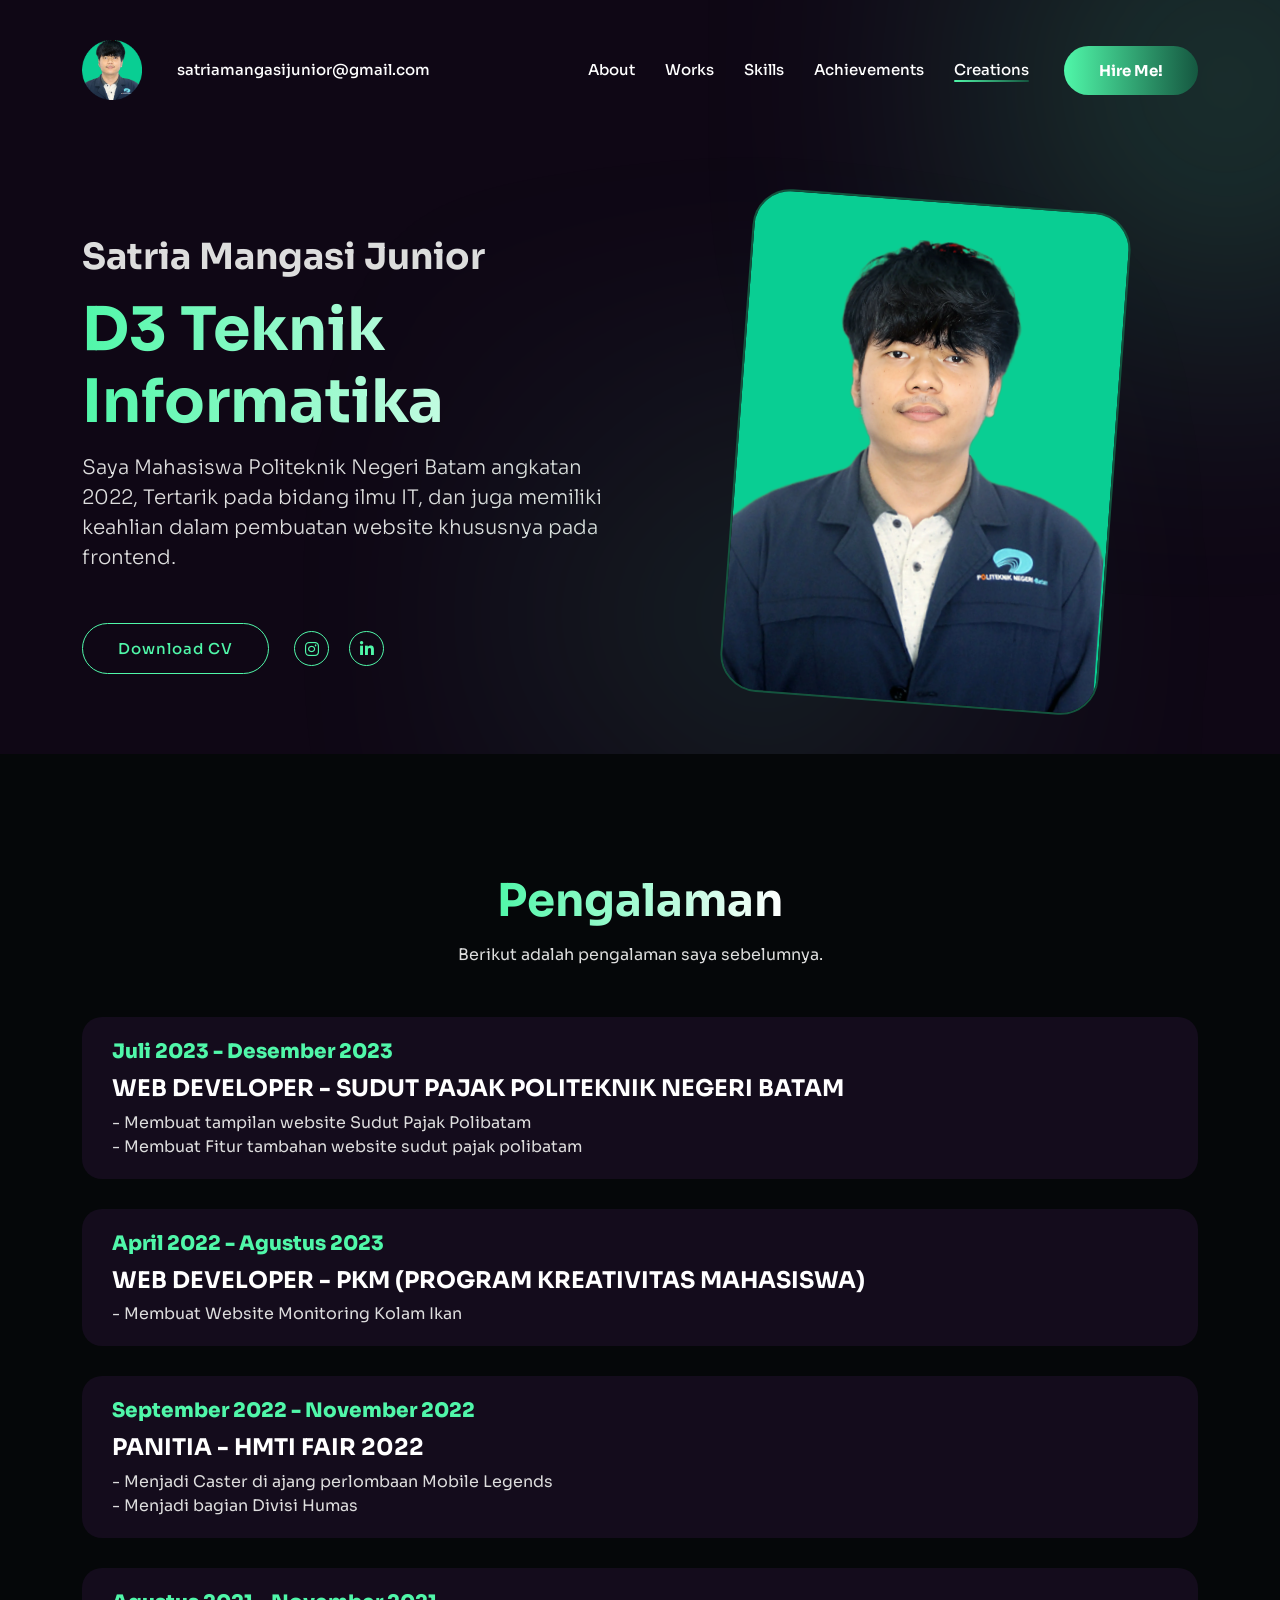
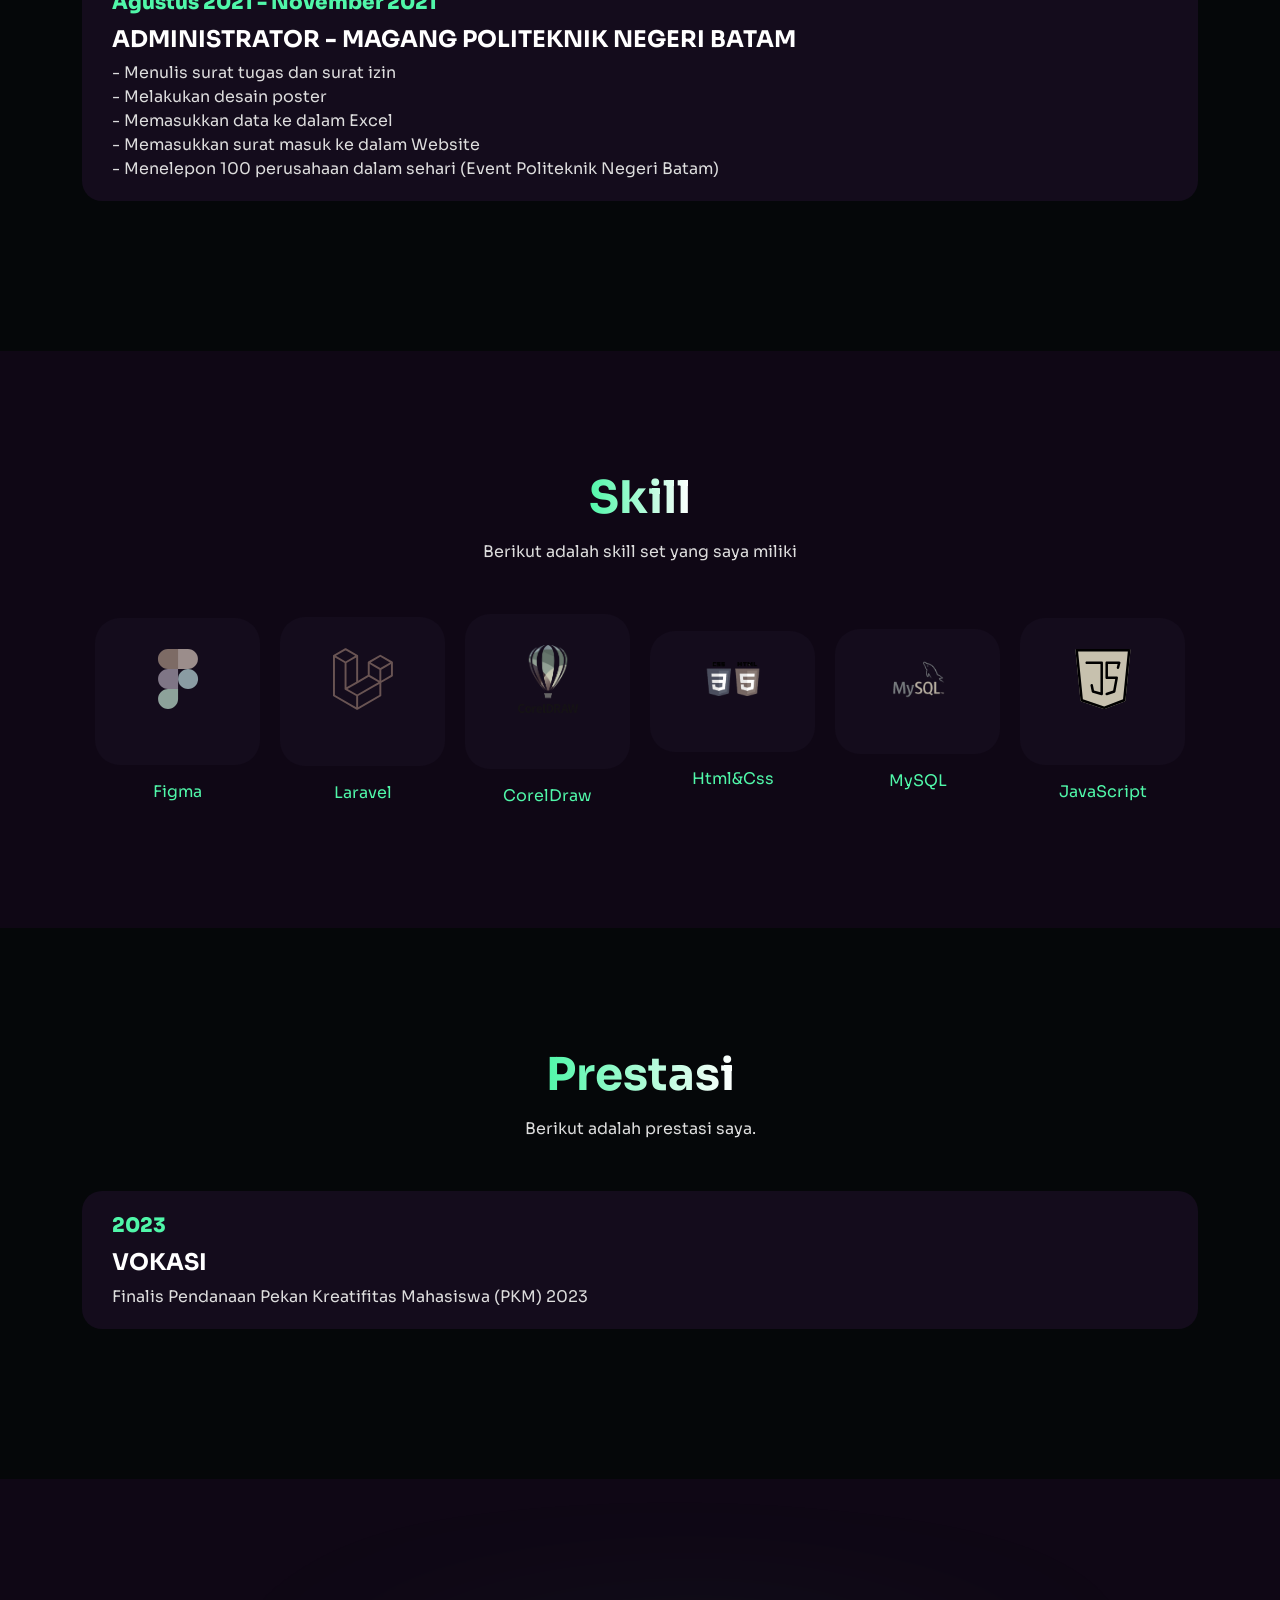
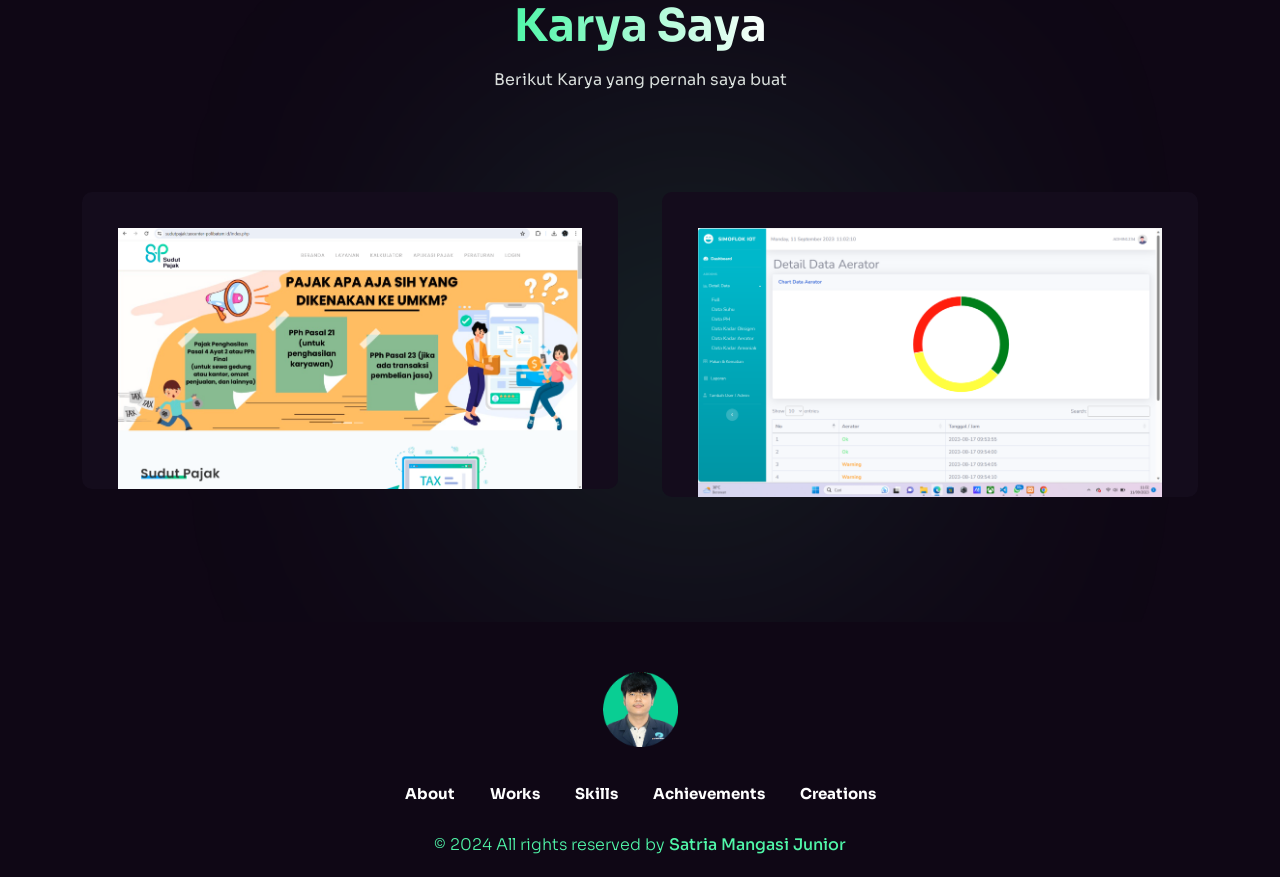
==== index.html @ d3031d50 "add file" ====
<!DOCTYPE html>
<html class="no-js" lang="en">
<head>
    <meta charset="utf-8" />
    <meta http-equiv="x-ua-compatible" content="ie=edge" />
    <meta name="viewport" content="width=device-width, initial-scale=1" />
    <meta name="description" content="Portofolio Satria" />
    <meta name="theme-color" content="#8750F7">

    <!-- Site Title -->
    <title>Satria Mangasi Junior</title>

    <!-- Place favicon.ico in the root directory -->
    <link rel="apple-touch-icon" href="./assets/img/favicon3.png" />
    <link rel="shortcut icon" type="image/png" href="./assets/img/favicon3.png" />

    <!-- CSS here -->
    <link rel="stylesheet" href="assets/css/animate.min.css">
    <link rel="stylesheet" href="assets/css/bootstrap.min.css">
    <link rel="stylesheet" href="assets/css/font-awesome-pro.min.css">
    <link rel="stylesheet" href="assets/css/flaticon_gerold.css">
    <link rel="stylesheet" href="assets/css/nice-select.css">
    <link rel="stylesheet" href="assets/css/backToTop.css">
    <link rel="stylesheet" href="assets/css/owl.carousel.min.css">
    <link rel="stylesheet" href="assets/css/odometer-theme-default.css">
    <link rel="stylesheet" href="assets/css/magnific-popup.css">

    <link rel="stylesheet" href="assets/css/main.css">
    <link rel="stylesheet" href="assets/css/responsive.css">

</head>

<body>



    <!-- start: Back To Top -->
    <div class="progress-wrap" id="scrollUp">
        <svg class="progress-circle svg-content" width="100%" height="100%" viewBox="-1 -1 102 102">
            <path d="M50,1 a49,49 0 0,1 0,98 a49,49 0 0,1 0,-98" />
        </svg>
    </div>
    <!-- end: Back To Top -->

    <!-- HEADER START -->
    <header class="tj-header-area header-absolute">
        <div class="container">
            <div class="row">
                <div class="col-12 d-flex flex-wrap align-items-center">

                    <div class="logo-box">
                        <a href="index.html">
                            <img src="assets/img/logo/logo7.png" alt="">
                        </a>
                    </div>

                    <div class="header-info-list d-none d-md-inline-block">
                        <ul class="ul-reset">
                            <li><a href="mailto:satriamangasijunior@gmail.com">satriamangasijunior@gmail.com</a></li>
                        </ul>
                    </div>

                    <div class="header-menu">
                        <nav>
                            <ul>
                                <li><a href="#intro">About</a></li>
                                <li><a href="#pengalaman-kerja">Works</a></li>
                                <li><a href="#skill">Skills</a></li>
                                <li><a href="#prestasi">Achievements</a></li>
                                
                                <li><a href="#karya-saya">Creations</a></li>
                            </ul>
                        </nav>
                    </div>

                    <div class="header-button">
                        <a href="https://wa.me/+6281267930086" class="btn tj-btn-primary">Hire me!</a>
                    </div>

                    <div class="menu-bar d-lg-none">
                        <button>
                            <span></span>
                            <span></span>
                            <span></span>
                            <span></span>
                        </button>
                    </div>
                </div>
            </div>
        </div>
    </header>
    <header class="tj-header-area header-2 header-sticky sticky-out">
        <div class="container">
            <div class="row">
                <div class="col-12 d-flex flex-wrap align-items-center">

                    <div class="logo-box">
                        <a href="index.html">
                            <img src="" alt="">
                        </a>
                    </div>

                    <div class="header-info-list d-none d-md-inline-block">
                        <ul class="ul-reset">
                            <li><a href="mailto:satriamangasijunior@gmail.com">satriamangasjunior@gmail.com</a></li>
                        </ul>
                    </div>

                    <div class="header-menu">
                        <nav>
                            <ul>
                                <li><a href="#intro">About</a></li>
                                <li><a href="#pengalaman-kerja">Works</a></li>
                                <li><a href="#skill">Skills</a></li>
                                <li><a href="#prestasi">Achievements</a></li>
                                
                                <li><a href="#karya-saya">Creations</a></li>
                            </ul>
                        </nav>
                    </div>

                    <div class="header-button">
                        <a href="https://wa.me/+" class="btn tj-btn-primary">Hire me!</a>
                    </div>

                    <div class="menu-bar d-lg-none">
                        <button>
                            <span></span>
                            <span></span>
                            <span></span>
                            <span></span>
                        </button>
                    </div>
                </div>
            </div>
        </div>
    </header>
    <!-- HEADER END -->

    <main class="site-content" id="content">
        <!-- HERO SECTION START -->
        <section class="hero-section d-flex align-items-center" id="intro">
            <div class="intro_text">
                <svg viewBox="0 0 1320 300">
                    <text x="50%" Y="50%" text-anchor="middle">
                        
                    </text>
                </svg>
            </div>
            <div class="container">
                <div class="row align-items-center">
                    <div class="col-md-6">
                        <div class="hero-content-box">
                            <span class="hero-sub-title wow fadeInLeft" data-wow-delay="1.1s">Satria Mangasi Junior</span>
                            <h1 class="hero-title wow fadeInLeft" data-wow-delay="1.2s">D3 Teknik Informatika
                            </h1>

                            <div class="hero-image-box d-md-none text-center wow fadeInRight" data-wow-delay="1.3s">
                                <img src="assets/img/hero/me7.png" alt="">
                            </div>

                            <p class="lead wow fadeInLeft" data-wow-delay="1.4s">Saya Mahasiswa Politeknik Negeri Batam angkatan 2022, 
                                Tertarik pada bidang ilmu IT, dan juga memiliki keahlian dalam pembuatan website khususnya pada frontend.</p>
                            <div class="button-box d-flex flex-wrap align-items-center">
                                <a href="https://drive.google.com/drive/folders/1WA9CM-Y_M-D5Z3_1FxEmndVGthiCmqm8?usp=sharing" class="btn tj-btn-secondary wow fadeInLeft" data-wow-delay="1.5s">Download
                                    CV</a>
                                <ul class="ul-reset social-icons wow fadeInLeft" data-wow-delay="1.6s">
                                    <li><a href="https://www.instagram.com/satria_junior10"><i class="fa-brands fa-instagram"></i></a></li>
                                    <!-- <li><a href="#"><i class="fa-light fa-basketball"></i></a></li> -->
                                    <li><a href="https://www.linkedin.com/in/satria-mangasi-junior-861985268/"><i class="fa-brands fa-linkedin-in"></i></a></li>
                                    
                                </ul>
                            </div>
                        </div>
                    </div>
                    <div class="col-md-6 d-none d-md-block">
                        <div class="hero-image-box text-center wow fadeInRight" data-wow-delay="1.5s">
                            <img src="assets/img/hero/me7.png" alt="">
                        </div>
                    </div>
                </div>
            </div>
        </section>
        <!-- HERO SECTION END -->

       
        <!-- SERVICES SECTION START -->
        <section class="services-section" id="pengalaman-kerja">
            <div class="container">
                <div class="row">
                    <div class="col-md-12">
                        <div class="section-header text-center">
                            <h2 class="section-title wow fadeInUp" data-wow-delay=".3s">Pengalaman </h2>
                            <p class=" wow fadeInUp" data-wow-delay=".4s">Berikut adalah pengalaman saya sebelumnya.</p>
                        </div>
                    </div>
                </div>

                <div class="row">
                    <div class="resume-widget">
                        <div class="resume-item col-md-12 wow fadeInLeft" data-wow-delay=".4s">
                            <div class="time">
                               Juli 2023 - Desember 2023
                            </div>
                            <h3 class="resume-title">Web Developer - Sudut Pajak Politeknik Negeri Batam</h3>
                            <div class="institute">
                                - Membuat tampilan website Sudut Pajak Polibatam<br>
                                - Membuat Fitur tambahan website sudut pajak polibatam
                            </div>
                        </div>
                        <div class="resume-item col-md-12 wow fadeInLeft" data-wow-delay=".5s">
                            <div class="time">
                                April 2022 - Agustus 2023
                            </div>
                            <h3 class="resume-title">Web Developer - PKM (Program kreativitas Mahasiswa)</h3>
                            <div class="institute">
                                - Membuat Website Monitoring Kolam Ikan<br>
                                
                            </div>
                        </div>
                        <div class="resume-item col-md-12 wow fadeInLeft" data-wow-delay=".6s">
                            <div class="time">
                                September 2022 - November 2022
                            </div>
                            <h3 class="resume-title">Panitia - HMTI FAIR 2022</h3>
                            <div class="institute">
                                - Menjadi Caster di ajang perlombaan Mobile Legends<br>
                                - Menjadi bagian Divisi Humas
                            </div>
                        </div>
                        <div class="resume-item col-md-12 wow fadeInLeft" data-wow-delay=".6s">
                            <div class="time">
                                Agustus 2021 - November 2021
                            </div>
                            <h3 class="resume-title">Administrator - Magang Politeknik Negeri Batam</h3>
                            <div class="institute">
                                - Menulis surat tugas dan surat izin<br>
                                - Melakukan desain poster<br>
                                - Memasukkan data ke dalam Excel<br>
                                - Memasukkan surat masuk ke dalam Website<br>
                                - Menelepon 100 perusahaan dalam sehari (Event Politeknik Negeri Batam)
                            </div>
                       
                    </div>
                    
                
            </div>
                
            </div>
        </section>
        <!-- SERVICES SECTION END -->

        <!-- SKILLS SECTION START -->
        <section class="skills-section" id="skill">
            <div class="container">
                <div class="row">
                    <div class="col-md-12">
                        <div class="section-header text-center">
                            <h2 class="section-title wow fadeInUp" data-wow-delay=".3s">Skill</h2>
                            <p class=" wow fadeInUp" data-wow-delay=".4s">Berikut adalah skill set yang saya miliki</p>
                        </div>
                    </div>
                </div>

                <div class="row">
                    <div class="col-md-12">
                        <div class="skills-widget d-flex flex-wrap justify-content-center align-items-center">
                            <div class="skill-item wow fadeInUp" data-wow-delay=".3s">
                                <div class="skill-inner">
                                    <div class="icon-box">
                                        <img src="assets/img/icons/figma.svg" alt="">
                                    </div>
                                    <!-- <div class="number">92%</div> -->
                                </div>
                                <p>Figma</p>
                            </div>
                            <div class="skill-item wow fadeInUp" data-wow-delay=".4s">
                                <div class="skill-inner">
                                    <div class="icon-box">
                                        <img src="assets/img/icons/laravel.svg" alt="">
                                    </div>
                                    <!-- <div class="number">80%</div> -->
                                </div>
                                <p>Laravel</p>
                            </div>
                            <div class="skill-item wow fadeInUp" data-wow-delay=".5s">
                                <div class="skill-inner">
                                    <div class="icon-box">
                                        <img src="assets/img/icons/coreldraw3.png" alt="">
                                    </div>
                                    <!-- <div class="number">85%</div> -->
                                </div>
                                <p>CorelDraw</p>
                            </div>
                            <div class="skill-item wow fadeInUp" data-wow-delay=".6s">
                                <div class="skill-inner">
                                    <div class="icon-box">
                                        <img src="assets/img/icons/html css.png" alt="">
                                    </div>
                                    <!-- <div class="number">99%</div> -->
                                </div>
                                <p>Html&Css</p>
                            </div>
                            <div class="skill-item wow fadeInUp" data-wow-delay=".7s">
                                <div class="skill-inner">
                                    <div class="icon-box">
                                        <img src="assets/img/icons/MySQL-Logo.png" alt="">
                                    </div>
                                    <!-- <div class="number">89%</div> -->
                                </div>
                                <p>MySQL</p>
                            </div>
                            <div class="skill-item wow fadeInUp" data-wow-delay=".8s">
                                <div class="skill-inner">
                                    <div class="icon-box">
                                        <img src="assets/img/icons/js.svg" alt="">
                                    </div>
                                    <!-- <div class="number">93%</div> -->
                                </div>
                                <p>JavaScript</p>
                            </div>
                        </div>
                    </div>
                </div>
            </div>
        </section>
        <!-- SKILLS SECTION END -->

         <!-- SERVICES SECTION START -->
         <section class="services-section" id="prestasi">
            <div class="container">
                <div class="row">
                    <div class="col-md-12">
                        <div class="section-header text-center">
                            <h2 class="section-title wow fadeInUp" data-wow-delay=".3s">Prestasi</h2>
                            <p class=" wow fadeInUp" data-wow-delay=".4s">Berikut adalah prestasi saya.</p>
                        </div>
                    </div>
                </div>

                <div class="row">
                    <div class="resume-widget">
                        
                        <div class="resume-item col-md-12 wow fadeInLeft" data-wow-delay=".5s">
                            <div class="time">
                                2023
                            </div>
                            <h3 class="resume-title">VOKASI</h3>
                            <div class="institute">
                               Finalis Pendanaan Pekan Kreatifitas Mahasiswa (PKM) 2023
                            </div>
                        </div>
                       
                    </div>
                
            </div>
                
            </div>
        </section>
        <!-- SERVICES SECTION END -->


        <!-- PORTFOLIO SECTION START -->
        <section class="portfolio-section" id="karya-saya">
            <div class="container">
                <div class="row">
                    <div class="col-md-12">
                        <div class="section-header text-center">
                            <h2 class="section-title wow fadeInUp" data-wow-delay=".3s">Karya Saya</h2>
                            <p class=" wow fadeInUp" data-wow-delay=".4s">Berikut Karya yang pernah saya buat
                               </p>
                        </div>
                    </div>
                </div>

                <div class="row">
                    <div class="col-md-12">
                        <div class="portfolio-box wow fadeInUp" data-wow-delay=".6s">
                            <div class="portfolio-sizer"></div>
                            <div class="gutter-sizer"></div>
                            <div class="portfolio-item branding">
                                <div class="image-box">
                                    <img src="assets/img/portfolio-gallery/sudut pajak s1.png" alt="Sudut Pajak">
                                </div>
                                <div class="content-box">
                                    <h3 class="portfolio-title">Sudut Pajak</h3>
                                   
                                    <i class="flaticon-up-right-arrow"></i>
                                    <a href="https://sudutpajak.taxcenter-polibatam.id/" class="portfolio-button">Kunjungi Sudut Pajak</a>
                                </div>
                            </div>
                            <div class="portfolio-item uxui">
                                <div class="image-box">
                                    <img src="assets/img/portfolio-gallery/SIMOFLOK@.png" alt="">
                                </div>
                                <div class="content-box">
                                    <h3 class="portfolio-title">SimoflokIOT</h3>
                                    <p>PKM (Program Kreativitas Mahasiswa).</p>
                                    <i class="flaticon-up-right-arrow"></i>
                                    <button data-mfp-src="#portfolio-wrapper" class="portfolio-link modal-popup"></button>
                                </div>
                            </div>
                        </div>
                    </div>
                </div>
                
                
            </div>
        </section>
       
       

        

       
    </main>

    <!-- FOOTER AREA START -->
    <footer class="tj-footer-area">
        <div class="container">
            <div class="row">
                <div class="col-md-12 text-center">
                    <div class="footer-logo-box">
                        <a href="#"><img src="assets/img/logo/logo7.png" alt=""></a>
                    </div>
                    <div class="footer-menu">
                        <nav>
                            <ul>
                                <li><a href="#intro">About</a></li>
                                <li><a href="#pengalaman-kerja">Works</a></li>
                                <li><a href="#skill">Skills</a></li>
                                <li><a href="#prestasi">Achievements</a></li>
                                <li><a href="#karya-saya">Creations</a></li>
                            </ul>
                        </nav>
                    </div>
                    <div class="copy-text">
                        <p>&copy; 2024 All rights reserved by <a href="#" target="_blank">Satria Mangasi Junior</a></p>
                    </div>
                </div>
            </div>
        </div>
    </footer>
    <!-- FOOTER AREA END -->


    <!-- CSS here -->
    <script src="assets/js/jquery.min.js"></script>
    <script src="assets/js/bootstrap.bundle.min.js"></script>
    <script src="assets/js/nice-select.min.js"></script>
    <script src="assets/js/backToTop.js"></script>
    <script src="assets/js/smooth-scroll.js"></script>
    <script src="assets/js/appear.min.js"></script>
    <script src="assets/js/wow.min.js"></script>
    <script src="assets/js/gsap.min.js"></script>
    <script src="assets/js/one-page-nav.js"></script>
    <script src="assets/js/lightcase.js"></script>
    <script src="assets/js/owl.carousel.min.js"></script>
    <script src="assets/js/isotope.pkgd.min.js"></script>
    <script src="assets/js/odometer.min.js"></script>
    <script src="assets/js/magnific-popup.js"></script>

    <script src="assets/js/main.js"></script>
</body>

</html>
---- assets/css/flaticon_gerold.css ----
/*!
*    ______ _       _   _
*    |  ____| |     | | (_)
*    | |__  | | __ _| |_ _  ___ ___  _ __
*    |  __| | |/ _` | __| |/ __/ _ \| '_ \
*    | |    | | (_| | |_| | (_| (_) | | | |
*    |_|    |_|\__,_|\__|_|\___\___/|_| |_|
*
*         https://www.flaticon.com
*/

@font-face {
	font-family: "flaticon_gerold";
	src: url("../fonts/flaticon_gerold.woff2?5df17bbe8cd19f777619d1e48053f6e5")
			format("woff2"),
		url("../fonts/flaticon_gerold.woff?5df17bbe8cd19f777619d1e48053f6e5")
			format("woff"),
		url("../fonts/flaticon_gerold.eot?5df17bbe8cd19f777619d1e48053f6e5#iefix")
			format("embedded-opentype"),
		url("../fonts/flaticon_gerold.ttf?5df17bbe8cd19f777619d1e48053f6e5")
			format("truetype"),
		url("../fonts/flaticon_gerold.svg?5df17bbe8cd19f777619d1e48053f6e5#flaticon_gerold")
			format("svg");
}

i[class^="flaticon-"]:before,
i[class*=" flaticon-"]:before {
	font-family: flaticon_gerold !important;
	font-style: normal;
	font-weight: normal !important;
	font-variant: normal;
	text-transform: none;
	line-height: 1;
	-webkit-font-smoothing: antialiased;
	-moz-osx-font-smoothing: grayscale;
}

.flaticon-up-right-arrow:before {
	content: "\f101";
}
.flaticon-clock:before {
	content: "\f102";
}
.flaticon-calendar:before {
	content: "\f103";
}
.flaticon-phone-call:before {
	content: "\f104";
}
.flaticon-mail-inbox-app:before {
	content: "\f105";
}
.flaticon-location:before {
	content: "\f106";
}
.flaticon-management-service:before {
	content: "\f107";
}
.flaticon-home-button:before {
	content: "\f108";
}
.flaticon-suitcase:before {
	content: "\f109";
}
.flaticon-resume:before {
	content: "\f10a";
}
.flaticon-skill-development:before {
	content: "\f10b";
}
.flaticon-rating:before {
	content: "\f10c";
}
.flaticon-communicate:before {
	content: "\f10d";
}
.flaticon-design:before {
	content: "\f10e";
}
.flaticon-3d-movie:before {
	content: "\f10f";
}
.flaticon-ux-design:before {
	content: "\f110";
}
.flaticon-web-design:before {
	content: "\f111";
}
.flaticon-ui-design:before {
	content: "\f112";
}
.flaticon-seo:before {
	content: "\f113";
}
---- assets/css/nice-select.css ----
.nice-select {
  -webkit-tap-highlight-color: transparent;
  background-color: #fff;
  border-radius: 5px;
  border: solid 1px #e8e8e8;
  box-sizing: border-box;
  clear: both;
  cursor: pointer;
  display: block;
  float: left;
  font-family: inherit;
  font-size: 14px;
  font-weight: normal;
  height: 42px;
  line-height: 40px;
  outline: none;
  padding-left: 18px;
  padding-right: 30px;
  position: relative;
  text-align: left !important;
  -webkit-transition: all 0.2s ease-in-out;
  transition: all 0.2s ease-in-out;
  -webkit-user-select: none;
     -moz-user-select: none;
      -ms-user-select: none;
          user-select: none;
  white-space: nowrap;
  width: auto; }
  .nice-select:hover {
    border-color: #dbdbdb; }
  .nice-select:active, .nice-select.open, .nice-select:focus {
    border-color: #999; }
  .nice-select:after {
    border-bottom: 2px solid #999;
    border-right: 2px solid #999;
    content: '';
    display: block;
    height: 5px;
    margin-top: -4px;
    pointer-events: none;
    position: absolute;
    right: 12px;
    top: 50%;
    -webkit-transform-origin: 66% 66%;
        -ms-transform-origin: 66% 66%;
            transform-origin: 66% 66%;
    -webkit-transform: rotate(45deg);
        -ms-transform: rotate(45deg);
            transform: rotate(45deg);
    -webkit-transition: all 0.15s ease-in-out;
    transition: all 0.15s ease-in-out;
    width: 5px; }
  .nice-select.open:after {
    -webkit-transform: rotate(-135deg);
        -ms-transform: rotate(-135deg);
            transform: rotate(-135deg); }
  .nice-select.open .list {
    opacity: 1;
    pointer-events: auto;
    -webkit-transform: scale(1) translateY(0);
        -ms-transform: scale(1) translateY(0);
            transform: scale(1) translateY(0); }
  .nice-select.disabled {
    border-color: #ededed;
    color: #999;
    pointer-events: none; }
    .nice-select.disabled:after {
      border-color: #cccccc; }
  .nice-select.wide {
    width: 100%; }
    .nice-select.wide .list {
      left: 0 !important;
      right: 0 !important; }
  .nice-select.right {
    float: right; }
    .nice-select.right .list {
      left: auto;
      right: 0; }
  .nice-select.small {
    font-size: 12px;
    height: 36px;
    line-height: 34px; }
    .nice-select.small:after {
      height: 4px;
      width: 4px; }
    .nice-select.small .option {
      line-height: 34px;
      min-height: 34px; }
  .nice-select .list {
    background-color: #fff;
    border-radius: 5px;
    box-shadow: 0 0 0 1px rgba(68, 68, 68, 0.11);
    box-sizing: border-box;
    margin-top: 4px;
    opacity: 0;
    overflow: hidden;
    padding: 0;
    pointer-events: none;
    position: absolute;
    top: 100%;
    left: 0;
    -webkit-transform-origin: 50% 0;
        -ms-transform-origin: 50% 0;
            transform-origin: 50% 0;
    -webkit-transform: scale(0.75) translateY(-21px);
        -ms-transform: scale(0.75) translateY(-21px);
            transform: scale(0.75) translateY(-21px);
    -webkit-transition: all 0.2s cubic-bezier(0.5, 0, 0, 1.25), opacity 0.15s ease-out;
    transition: all 0.2s cubic-bezier(0.5, 0, 0, 1.25), opacity 0.15s ease-out;
    z-index: 9; }
    .nice-select .list:hover .option:not(:hover) {
      background-color: transparent !important; }
  .nice-select .option {
    cursor: pointer;
    font-weight: 400;
    line-height: 40px;
    list-style: none;
    min-height: 40px;
    outline: none;
    padding-left: 18px;
    padding-right: 29px;
    text-align: left;
    -webkit-transition: all 0.2s;
    transition: all 0.2s; }
    .nice-select .option:hover, .nice-select .option.focus, .nice-select .option.selected.focus {
      background-color: #f6f6f6; }
    .nice-select .option.selected {
      font-weight: bold; }
    .nice-select .option.disabled {
      background-color: transparent;
      color: #999;
      cursor: default; }

.no-csspointerevents .nice-select .list {
  display: none; }

.no-csspointerevents .nice-select.open .list {
  display: block; }
---- assets/css/backToTop.css ----
.progress-wrap {
	position: fixed;
	right: 50px;
	bottom: 50px;
	height: 46px;
	width: 46px;
	cursor: pointer;
	display: block;
	border-radius: 50px;
	box-shadow: inset 0 0 0 2px rgba(255, 255, 255, 0.5);
	z-index: 99;
	opacity: 0;
	visibility: hidden;
	transform: translateY(15px);
	-webkit-transition: all 200ms linear;
	transition: all 200ms linear;
}

.progress-wrap.active-progress {
	opacity: 1;
	visibility: visible;
	transform: translateY(0);
}

.progress-wrap::after {
	position: absolute;
	content: "\f176";
	font-family: "Font Awesome 5 Pro";
	text-align: center;
	line-height: 46px;
	font-size: 20px;
	color: var(--tj-theme-primary);
	left: 0;
	top: 0;
	height: 46px;
	width: 46px;
	cursor: pointer;
	display: block;
	z-index: 1;
	-webkit-transition: all 200ms linear;
	transition: all 200ms linear;
}

.progress-wrap svg path {
	fill: none;
}

.progress-wrap svg.progress-circle path {
	stroke: var(--tj-theme-primary);
	stroke-width: 4;
	box-sizing: border-box;
	-webkit-transition: all 200ms linear;
	transition: all 200ms linear;
}
---- assets/css/odometer-theme-default.css ----
.odometer.odometer-auto-theme, .odometer.odometer-theme-default {
  display: -moz-inline-box;
  -moz-box-orient: vertical;
  display: inline-block;
  vertical-align: middle;
  *vertical-align: auto;
  position: relative;
}
.odometer.odometer-auto-theme, .odometer.odometer-theme-default {
  *display: inline;
}
.odometer.odometer-auto-theme .odometer-digit, .odometer.odometer-theme-default .odometer-digit {
  display: -moz-inline-box;
  -moz-box-orient: vertical;
  display: inline-block;
  vertical-align: middle;
  *vertical-align: auto;
  position: relative;
}
.odometer.odometer-auto-theme .odometer-digit, .odometer.odometer-theme-default .odometer-digit {
  *display: inline;
}
.odometer.odometer-auto-theme .odometer-digit .odometer-digit-spacer, .odometer.odometer-theme-default .odometer-digit .odometer-digit-spacer {
  display: -moz-inline-box;
  -moz-box-orient: vertical;
  display: inline-block;
  vertical-align: middle;
  *vertical-align: auto;
  visibility: hidden;
}
.odometer.odometer-auto-theme .odometer-digit .odometer-digit-spacer, .odometer.odometer-theme-default .odometer-digit .odometer-digit-spacer {
  *display: inline;
}
.odometer.odometer-auto-theme .odometer-digit .odometer-digit-inner, .odometer.odometer-theme-default .odometer-digit .odometer-digit-inner {
  text-align: left;
  display: block;
  position: absolute;
  top: 0;
  left: 0;
  right: 0;
  bottom: 0;
  overflow: hidden;
}
.odometer.odometer-auto-theme .odometer-digit .odometer-ribbon, .odometer.odometer-theme-default .odometer-digit .odometer-ribbon {
  display: block;
}
.odometer.odometer-auto-theme .odometer-digit .odometer-ribbon-inner, .odometer.odometer-theme-default .odometer-digit .odometer-ribbon-inner {
  display: block;
  -webkit-backface-visibility: hidden;
}
.odometer.odometer-auto-theme .odometer-digit .odometer-value, .odometer.odometer-theme-default .odometer-digit .odometer-value {
  display: block;
  -webkit-transform: translateZ(0);
}
.odometer.odometer-auto-theme .odometer-digit .odometer-value.odometer-last-value, .odometer.odometer-theme-default .odometer-digit .odometer-value.odometer-last-value {
  position: absolute;
}
.odometer.odometer-auto-theme.odometer-animating-up .odometer-ribbon-inner, .odometer.odometer-theme-default.odometer-animating-up .odometer-ribbon-inner {
  -webkit-transition: -webkit-transform 2s;
  -moz-transition: -moz-transform 2s;
  -ms-transition: -ms-transform 2s;
  -o-transition: -o-transform 2s;
  transition: transform 2s;
}
.odometer.odometer-auto-theme.odometer-animating-up.odometer-animating .odometer-ribbon-inner, .odometer.odometer-theme-default.odometer-animating-up.odometer-animating .odometer-ribbon-inner {
  -webkit-transform: translateY(-100%);
  -moz-transform: translateY(-100%);
  -ms-transform: translateY(-100%);
  -o-transform: translateY(-100%);
  transform: translateY(-100%);
}
.odometer.odometer-auto-theme.odometer-animating-down .odometer-ribbon-inner, .odometer.odometer-theme-default.odometer-animating-down .odometer-ribbon-inner {
  -webkit-transform: translateY(-100%);
  -moz-transform: translateY(-100%);
  -ms-transform: translateY(-100%);
  -o-transform: translateY(-100%);
  transform: translateY(-100%);
}
.odometer.odometer-auto-theme.odometer-animating-down.odometer-animating .odometer-ribbon-inner, .odometer.odometer-theme-default.odometer-animating-down.odometer-animating .odometer-ribbon-inner {
  -webkit-transition: -webkit-transform 2s;
  -moz-transition: -moz-transform 2s;
  -ms-transition: -ms-transform 2s;
  -o-transition: -o-transform 2s;
  transition: transform 2s;
  -webkit-transform: translateY(0);
  -moz-transform: translateY(0);
  -ms-transform: translateY(0);
  -o-transform: translateY(0);
  transform: translateY(0);
}

.odometer.odometer-auto-theme, .odometer.odometer-theme-default {
  font-family: "Helvetica Neue", sans-serif;
  line-height: 1.1em;
}
.odometer.odometer-auto-theme .odometer-value, .odometer.odometer-theme-default .odometer-value {
  text-align: center;
}
---- assets/css/main.css ----
/*-----------------------------------------------------------------------------------

Theme Name: Gerold - Personal Portfolio HTML5 Template
Theme URI: https://themejunction.net/html/gerold/demo/
Author: Theme-Junction
Author URI: https://themeforest.net/user/theme-junction
Description: Gerold - Personal Portfolio HTML5 Template

-----------------------------------------------------------------------------------
/************ TABLE OF CONTENTS ***************

  Theme Default CSS
	Preloader
	Headers
	Hero Section
	Services Section
	Portfolio Section
	Popup Section
	Resume Section
	Skills Section
	Testimonials Section
	Blog Section
	Blog Standard Page
	Blog Details Page
	Contact Section
	Footer Area
	Sidebar Menu
	Sidebar Widgets
	Breadcrumb Area

**********************************************/

/*
* ===============================
*  START: Theme Default CSS
* ===============================
*/
@import url("https://fonts.googleapis.com/css2?family=Sora:wght@300;400;500;700&display=swap");
@import url("https://fonts.googleapis.com/css2?family=Russo+One&display=swap");

:root {
	/* ----------------------------------
   @font family declaration
  ------------------------------------ */
	--tj-ff-body: "Sora", sans-serif;
	--tj-ff-heading: "Sora", sans-serif;
	--tj-ff-russo: "Russo One", sans-serif;
	--tj-ff-fontawesome: "Font Awesome 6 Pro";
	/* ----------------------------------
   @color declaration
  ------------------------------------ */
	--tj-body: #dddddd;
	--tj-white: #ffffff;
	--tj-black: #000000;
	--tj-black-2: #050709;
	--tj-heading-primary: #102039;
	--tj-heading-secondary: #ea1826;
	--tj-theme-primary: #50F7A9;
	--tj-theme-secondary: #14543E;
	--tj-theme-accent-1: #0f0715;
	--tj-theme-accent-2: #140c1c;
	--tj-grey-1: #747779;
	--tj-grey-2: #d9d9d9;
	--tj-grey-3: #dddddd;
	--tj-grey-4: #22272c;
	/* ----------------------------------
   @font weight declaration
  ------------------------------------ */
	--tj-fw-normal: normal;
	--tj-fw-elight: 200;
	--tj-fw-light: 300;
	--tj-fw-regular: 400;
	--tj-fw-medium: 500;
	--tj-fw-sbold: 600;
	--tj-fw-bold: 700;
	--tj-fw-ebold: 800;
	--tj-fw-black: 900;
	/* ----------------------------------
    @font size declaration
  ------------------------------------ */
	--tj-fz-body: 16px;
	--tj-fz-btn: 15px;
	--tj-fz-p: 18px;
	--tj-fz-h1: 65px;
	--tj-fz-h2: 45px;
	--tj-fz-h3: 30px;
	--tj-fz-h4: 24px;
	--tj-fz-h5: 22px;
	--tj-fz-h6: 18px;
	--tj-fz-sub-title: 36px;
}

* {
	margin: 0;
	padding: 0;
	-webkit-box-sizing: border-box;
	box-sizing: border-box;
	scrollbar-width: thin;
	scrollbar-color: var(--tj-theme-primary) var(--tj-theme-secondary);
}

::-webkit-scrollbar {
	height: 4px;
	width: 4px;
	background: var(--tj-theme-secondary);
}

::-webkit-scrollbar-thumb {
	background: var(--tj-theme-primary);
	-webkit-border-radius: 1ex;
	-webkit-box-shadow: 0px 0px 0px rgba(0, 0, 0, 0.75);
}

::-webkit-scrollbar-corner {
	background: transparent;
}

html,
body {
	min-height: 100%;
	overflow-x: hidden;
}

img {
	max-width: 100%;
}

body {
	font-family: var(--tj-ff-body);
	font-size: var(--tj-fz-body);
	font-weight: var(--tj-fw-regular);
	color: var(--tj-body);
}

h1,
h2,
h3,
h4,
h5,
h6 {
	font-family: var(--tj-ff-heading);
	font-weight: var(--tj-fw-bold);
	line-height: 1.2;
	color: var(--tj-white);
	margin-bottom: 15px;
}

h1 {
	font-size: var(--tj-fz-h1);
}

h2 {
	font-size: var(--tj-fz-h2);
}

h3 {
	font-size: var(--tj-fz-h3);
}

h4 {
	font-size: var(--tj-fz-h4);
}

h5 {
	font-size: var(--tj-fz-h5);
}

h6 {
	font-size: var(--tj-fz-h6);
}

h1 > a,
h2 > a,
h3 > a,
h4 > a,
h5 > a,
h6 > a {
	color: inherit;
	font-size: inherit;
	font-family: inherit;
	font-weight: inherit;
	text-decoration: none;
}

a:hover {
	text-decoration: none;
}

a h1:hover,
a h2:hover,
a h3:hover,
a h4:hover,
a h5:hover,
a h6:hover {
	text-decoration: none;
}

.site-content {
	overflow: hidden;
}

.ul-reset {
	margin: 0;
	padding: 0;
	list-style: none;
}
.tj-btn-primary {
	text-decoration: none;
	display: -webkit-inline-box;
	display: -ms-inline-flexbox;
	display: inline-flex;
	gap: 10px;
	-webkit-box-align: center;
	-ms-flex-align: center;
	align-items: center;
	-webkit-box-pack: center;
	-ms-flex-pack: center;
	justify-content: center;
	font-size: var(--tj-fz-btn);
	line-height: 1;
	font-weight: var(--tj-fw-bold);
	color: var(--tj-white);
	text-transform: capitalize;
	background-size: 200%;
	background-image: -webkit-gradient(
		linear,
		left top,
		right top,
		from(var(--tj-theme-primary)),
		color-stop(51%, var(--tj-theme-secondary)),
		to(var(--tj-theme-primary))
	);
	background-image: -o-linear-gradient(
		left,
		var(--tj-theme-primary) 0%,
		var(--tj-theme-secondary) 51%,
		var(--tj-theme-primary) 100%
	);
	background-image: linear-gradient(
		to right,
		var(--tj-theme-primary) 0%,
		var(--tj-theme-secondary) 51%,
		var(--tj-theme-primary) 100%
	);
	border: none;
	border-radius: 50px;
	padding: 17px 35px;
	-webkit-transition: 0.4s;
	-o-transition: 0.4s;
	transition: 0.4s;
}
.tj-btn-primary i {
	-webkit-transform: rotate(-45deg);
	-ms-transform: rotate(-45deg);
	transform: rotate(-45deg);
	-webkit-transition: 0.4s;
	-o-transition: 0.4s;
	transition: 0.4s;
}
.tj-btn-primary:hover {
	background-position: -100%;
}
.tj-btn-primary:hover i {
	-webkit-transform: rotate(0);
	-ms-transform: rotate(0);
	transform: rotate(0);
}
.tj-btn-secondary {
	text-decoration: none;
	font-size: var(--tj-fz-btn);
	line-height: 1;
	font-weight: var(--tj-fw-medium);
	color: var(--tj-theme-primary);
	border-radius: 50px;
	padding: 17px 35px;
	border: 1px solid var(--tj-theme-primary);
	-webkit-transition: 0.3s;
	-o-transition: 0.3s;
	transition: 0.3s;
	letter-spacing: 1px;
}
.tj-btn-secondary:hover {
	background: var(--tj-theme-primary);
}
.lead {
	font-size: 20px;
}
.social-icons {
	display: -webkit-box;
	display: -ms-flexbox;
	display: flex;
}
.social-icons li {
	margin-right: 20px;
}
.social-icons li:last-child {
	margin-right: 0;
}
.social-icons li a {
	color: var(--tj-theme-primary);
	width: 35px;
	height: 35px;
	border: 1px solid var(--tj-theme-primary);
	border-radius: 50%;
	display: flex;
	align-items: center;
	justify-content: center;
	position: relative;
	text-decoration: none;
	z-index: 1;
}
.social-icons li a i {
	transition: 0.3s;
}
.social-icons li a::before {
	content: "";
	position: absolute;
	top: 0;
	left: 0;
	width: 100%;
	height: 100%;
	background: var(--tj-theme-primary);
	-webkit-transform: scale(0);
	-ms-transform: scale(0);
	transform: scale(0);
	-webkit-transition: 0.3s;
	-o-transition: 0.3s;
	transition: 0.3s;
	border-radius: 50%;
	z-index: -1;
}
.social-icons li a:hover {
	border: 1px solid var(--tj-theme-primary);
	color: var(--tj-white);
}
.social-icons li a:hover::before {
	-webkit-transform: scale(1.1);
	-ms-transform: scale(1.1);
	transform: scale(1.1);
}
.funfact-item {
	gap: 15px;
}
.funfact-item .number {
	font-size: 64px;
	line-height: 1;
	font-weight: var(--tj-fw-bold);
	display: -webkit-box;
	display: -ms-flexbox;
	display: flex;
	-ms-flex-wrap: wrap;
	flex-wrap: wrap;
	-webkit-box-align: center;
	-ms-flex-align: center;
	align-items: center;
}
.section-header {
	margin-bottom: 50px;
	max-width: 700px;
	width: 100%;
}
.section-header .section-title {
	font-size: 45px;
	background: var(--tj-theme-primary);
	background: -webkit-gradient(
		linear,
		left top,
		right top,
		from(var(--tj-theme-primary)),
		to(var(--tj-white))
	);
	background: -o-linear-gradient(
		left,
		var(--tj-theme-primary) 0%,
		var(--tj-white) 100%
	);
	background: linear-gradient(
		to right,
		var(--tj-theme-primary) 0%,
		var(--tj-white) 100%
	);
	-webkit-background-clip: text;
	-webkit-text-fill-color: transparent;
	display: inline-block;
}
.section-header p:last-child {
	margin-bottom: 0;
}
.owl-carousel .owl-nav button.owl-next,
.owl-carousel .owl-nav button.owl-prev,
.owl-carousel button.owl-dot {
	padding: 3px !important;
}
.owl-dots {
	text-align: center;
	margin-top: 25px;
}
.owl-dots .owl-dot {
	margin-right: 5px;
}
.owl-dots .owl-dot:last-child {
	margin-right: 0;
}
.owl-dots .owl-dot span {
	width: 8px;
	height: 8px;
	background: var(--tj-grey-2);
	border-radius: 50%;
	display: block;
	opacity: 0.2;
}
.owl-dots .owl-dot.active span {
	background: var(--tj-theme-primary);
	opacity: 1;
}
.tj-nice-select {
	float: none;
	width: 100%;
	background: transparent;
	border: 1px solid rgba(255, 255, 255, 0.1);
	color: var(--tj-grey-1);
}
.tj-nice-select:hover {
	border-color: rgba(255, 255, 255, 0.1);
}
.tj-nice-select:focus {
	-webkit-box-shadow: none;
	box-shadow: none;
	border-color: var(--tj-theme-primary);
}
.tj-nice-select::after {
	content: "";
	top: 50%;
	right: 10px;
	position: absolute;
	background: url(../img/icons/down-arrow.svg);
	background-position: center;
	background-size: cover;
	border: none;
	-webkit-transform: rotate(0);
	-ms-transform: rotate(0);
	transform: rotate(0);
	width: 15px;
	height: 12px;
	margin-top: -6px;
	-webkit-transform-origin: center;
	-ms-transform-origin: center;
	transform-origin: center;
}
.tj-nice-select.open::after {
	-webkit-transform: rotate(-180deg);
	-ms-transform: rotate(-180deg);
	transform: rotate(-180deg);
}
.nice-select .option:hover,
.nice-select .option.focus,
.nice-select .option.selected.focus,
.nice-select .option {
	color: var(--tj-theme-accent-1);
}
/* END: Theme Default CSS */

/*
* ===============================
*  START: Preloader
* ===============================
*/
body.loaded {
	overflow: hidden !important;
	height: 100% !important;
}

.preloader {
	position: fixed;
	z-index: 10;
	height: 100vh;
	width: 100%;
	left: 0;
	top: 0;
	display: -webkit-box;
	display: -ms-flexbox;
	display: flex;
	overflow: hidden;
	-webkit-box-align: center;
	-ms-flex-align: center;
	align-items: center;
	-webkit-box-pack: center;
	-ms-flex-pack: center;
	justify-content: center;
	background: transparent;
	z-index: 99999999999999;
}

.preloader svg {
	position: absolute;
	top: 0;
	width: 100vw;
	height: 110vh;
	fill: var(--tj-black-2);
}

.preloader .preloader-heading .load-text {
	font-size: 20px;
	font-weight: 200;
	letter-spacing: 15px;
	text-transform: uppercase;
	z-index: 20;
}

.load-text span {
	-webkit-animation: loading 1s infinite alternate;
	animation: loading 1s infinite alternate;
}

.load-text span:nth-child(1) {
	-webkit-animation-delay: 0s;
	animation-delay: 0s;
}

.load-text span:nth-child(2) {
	-webkit-animation-delay: 0.1s;
	animation-delay: 0.1s;
}

.load-text span:nth-child(3) {
	-webkit-animation-delay: 0.2s;
	animation-delay: 0.2s;
}

.load-text span:nth-child(4) {
	-webkit-animation-delay: 0.3s;
	animation-delay: 0.3s;
}

.load-text span:nth-child(5) {
	-webkit-animation-delay: 0.4s;
	animation-delay: 0.4s;
}

.load-text span:nth-child(6) {
	-webkit-animation-delay: 0.5s;
	animation-delay: 0.5s;
}

.load-text span:nth-child(7) {
	-webkit-animation-delay: 0.6s;
	animation-delay: 0.6s;
}

@-webkit-keyframes loading {
	0% {
		opacity: 1;
	}
	100% {
		opacity: 0;
	}
}

@keyframes loading {
	0% {
		opacity: 1;
	}
	100% {
		opacity: 0;
	}
}

/* END: Preloader */

/*
* ===============================
* START: Headers
* ===============================
*/

@-webkit-keyframes bounceInDown {
	0% {
		opacity: 0;
		-webkit-transform: translateY(-2000px);
	}
	60% {
		opacity: 1;
		-webkit-transform: translateY(0px);
	}
	80% {
		-webkit-transform: translateY(-10px);
	}
	100% {
		-webkit-transform: translateY(0);
	}
}

@keyframes bounceInDown {
	0% {
		opacity: 0;
		-webkit-transform: translateY(-2000px);
		transform: translateY(-2000px);
	}
	60% {
		opacity: 1;
		-webkit-transform: translateY(0px);
		transform: translateY(0px);
	}
	80% {
		-webkit-transform: translateY(-10px);
		transform: translateY(-10px);
	}
	100% {
		-webkit-transform: translateY(0);
		transform: translateY(0);
	}
}
@-webkit-keyframes bounceInUp {
	0%,
	10%,
	35%,
	50%,
	to {
		-webkit-animation-timing-function: cubic-bezier(0.215, 0.61, 0.355, 1);
		animation-timing-function: cubic-bezier(0.215, 0.61, 0.355, 1);
	}
	10% {
		-webkit-transform: translate3d(0, 0px, 0);
		transform: translate3d(0, 0px, 0);
	}
	35% {
		-webkit-transform: translate3d(0, -10px, 0);
		transform: translate3d(0, -10px, 0);
	}
	50% {
		-webkit-transform: translate3d(0, 2px, 0);
		transform: translate3d(0, 2px, 0);
	}
	80% {
		-webkit-transform: translate3d(0, -90px, 0);
		transform: translate3d(0, -90px, 0);
	}
	to {
		-webkit-transform: translate3d(0, -3000px, 0);
		transform: translate3d(0, -3000px, 0);
	}
}
@keyframes bounceInUp {
	0%,
	10%,
	35%,
	50%,
	to {
		-webkit-animation-timing-function: cubic-bezier(0.215, 0.61, 0.355, 1);
		animation-timing-function: cubic-bezier(0.215, 0.61, 0.355, 1);
	}
	10% {
		-webkit-transform: translate3d(0, 0px, 0);
		transform: translate3d(0, 0px, 0);
	}
	35% {
		-webkit-transform: translate3d(0, -10px, 0);
		transform: translate3d(0, -10px, 0);
	}
	50% {
		-webkit-transform: translate3d(0, 2px, 0);
		transform: translate3d(0, 2px, 0);
	}
	80% {
		-webkit-transform: translate3d(0, -90px, 0);
		transform: translate3d(0, -90px, 0);
	}
	to {
		-webkit-transform: translate3d(0, -3000px, 0);
		transform: translate3d(0, -3000px, 0);
	}
}
.tj-header-area {
	padding: 40px 0 20px;
	position: relative;
	z-index: 9;
	background-color: var(--tj-black-2);
}
.tj-header-area.header-absolute {
	position: absolute;
	background-color: transparent;
	left: 0;
	top: 0;
	width: 100%;
	z-index: 99;
}
.tj-header-area.header-2 {
	width: 100%;
	position: fixed;
	top: -90px;
	left: 0;
	padding: 15px 0;
	z-index: 100;
	opacity: 0;
	transition: 0.3s;
	background-color: var(--tj-black-2);
	box-shadow: 0 0 30px rgba(135, 80, 247, 0.2);
}
.tj-header-area.header-2.sticky {
	top: 0;
	opacity: 1;
	animation: bounceInDown 1s;
	animation-duration: 1s;
	animation-fill-mode: both;
}
.tj-header-area.header-2.sticky-out {
	top: 0;
	opacity: 1;
	animation: bounceInUp 1s;
	animation-duration: 1s;
	animation-fill-mode: forwards;
}

.tj-header-area .logo-box {
	max-width: 60px;
	width: 100%;
	margin-right: 35px;
}
.tj-header-area .logo-box a {
	display: inline-block;
}
.tj-header-area .header-info-list ul li {
	margin-right: 25px;
}
.tj-header-area .header-info-list ul li a {
	color: var(--tj-white);
	font-size: var(--tj-fz-btn);
	font-weight: var(--tj-fw-medium);
	text-decoration: none;
}
.tj-header-area .header-menu {
	margin-left: auto;
}
.tj-header-area .header-menu ul {
	margin: 0;
	padding: 0;
	list-style: none;
	display: -webkit-box;
	display: -ms-flexbox;
	display: flex;
	-ms-flex-wrap: wrap;
	flex-wrap: wrap;
	-webkit-box-align: center;
	-ms-flex-align: center;
	align-items: center;
	column-gap: 35px;
}
.tj-header-area .header-menu ul li {
	position: relative;
}
.tj-header-area .header-menu ul li a {
	display: flex;
	color: var(--tj-white);
	font-size: var(--tj-fz-btn);
	font-weight: var(--tj-fw-medium);
	text-decoration: none;
	position: relative;
	padding: 10px 0;
}
.tj-header-area .header-menu ul li a::before {
	content: "";
	position: absolute;
	width: 100%;
	height: 2px;
	border-radius: 4px;
	background: var(--tj-theme-primary);
	background: -o-linear-gradient(
		190deg,
		var(--tj-theme-secondary) 0%,
		var(--tj-theme-primary) 100%
	);
	background: linear-gradient(
		260deg,
		var(--tj-theme-secondary) 0%,
		var(--tj-theme-primary) 100%
	);
	bottom: 9px;
	left: 0;
	-webkit-transform-origin: right;
	-ms-transform-origin: right;
	transform-origin: right;
	-webkit-transform: scaleX(0);
	-ms-transform: scaleX(0);
	transform: scaleX(0);
	-webkit-transition: -webkit-transform 0.3s ease-in-out;
	transition: -webkit-transform 0.3s ease-in-out;
	-o-transition: transform 0.3s ease-in-out;
	transition: transform 0.3s ease-in-out;
	transition: transform 0.3s ease-in-out, -webkit-transform 0.3s ease-in-out;
}
.tj-header-area .header-menu ul li.current-menu-ancestor a::before,
.tj-header-area .header-menu ul li:hover a::before {
	-webkit-transform-origin: left;
	-ms-transform-origin: left;
	transform-origin: left;
	-webkit-transform: scaleX(1);
	-ms-transform: scaleX(1);
	transform: scaleX(1);
}
.tj-header-area .header-button {
	margin-left: 55px;
}
.tj-header-area .menu-bar {
	margin-left: 25px;
}
.tj-header-area .menu-bar button {
	border: none;
	padding: 0;
	background-color: transparent;
	height: 25px;
	display: flex;
	flex-direction: column;
	justify-content: space-between;
	position: relative;
	transform-origin: center center;
	transform: rotate(0deg);
	cursor: pointer;
	transition: transform 300ms ease;
}
.tj-header-area .menu-bar button span {
	height: 3px;
	width: 35px;
	display: block;
	background: var(--tj-white);
	cursor: pointer;
	transition: all 0.3s ease-in-out 0s;
	margin-left: auto;
}
.tj-header-area .menu-bar button span:nth-child(2) {
	width: 40px;
	transition-delay: 200ms;
}
.tj-header-area .menu-bar button span:nth-child(3) {
	width: 30px;
}
.tj-header-area .menu-bar button span:nth-child(4) {
	position: absolute;
	top: -8px;
	left: 50%;
	transform: translateX(-50%);
	display: block;
	width: 3px;
	height: 0;
	transition: height 400ms;
}
.tj-header-area .menu-bar.menu-bar-toggeled button {
	transform: rotate(45deg);
	transition-delay: 400ms;
}
.tj-header-area .menu-bar.menu-bar-toggeled button span:nth-child(1) {
	width: 0;
}
.tj-header-area .menu-bar.menu-bar-toggeled button span:nth-child(3) {
	width: 0;
}
.tj-header-area .menu-bar.menu-bar-toggeled button span:nth-child(4) {
	height: 40px;
	transition: height 200ms ease;
	transition-delay: 200ms;
}
/* END: Headers */

/*
* ===============================
*  START: Hero Section
* ===============================
*/
.hero-section {
	padding: 200px 0 50px;
	background: var(--tj-theme-accent-1);
	position: relative;
	overflow: hidden;
	z-index: 1;
}

.hero-section:before {
	content: "";
	position: absolute;
	top: 0;
	right: 0;
	width: 322px;
	height: 308px;
	border-radius: 50%;
	background: var(--tj-theme-primary);
	background: -o-linear-gradient(
		190deg,
		var(--tj-theme-primary) 0%,
		rgba(115, 67, 210, 0) 100%
	);
	background: linear-gradient(
		260deg,
		var(--tj-theme-primary) 0%,
		rgba(115, 67, 210, 0) 100%
	);
	-webkit-filter: blur(150px);
	filter: blur(150px);
	margin-right: -5%;
	margin-top: -5%;
	z-index: -1;
}
.hero-section .intro_text svg {
	font-family: var(--tj-ff-russo);
	position: absolute;
	width: 100%;
	height: 100%;
	left: 46%;
	top: 55%;
	transform: translate(-50%, -50%);
	display: flex;
	align-items: center;
	justify-content: center;
	z-index: -1;
}
.hero-section .intro_text svg text {
	text-transform: uppercase;
	animation: stroke 4s;
	stroke-width: 1.2;
	stroke: #4b4b4b;
	fill: transparent;
	font-size: 240px;
	display: inline-block;
	opacity: 0.4;
}
@keyframes stroke {
	0% {
		stroke-dashoffset: 25%;
		stroke-dasharray: 0 50%;
		stroke-width: 1;
	}
	100% {
		stroke-dashoffset: 100%;
		stroke-dasharray: 100% 0;
		stroke-width: 1;
	}
}

.hero-sub-title {
	font-size: var(--tj-fz-sub-title);
	font-weight: var(--tj-fw-bold);
	display: block;
	margin-bottom: 10px;
}

.hero-title {
	font-size: 65px;
	background: var(--tj-theme-primary);
	background: -webkit-gradient(
		linear,
		left top,
		right top,
		from(var(--tj-theme-primary)),
		to(var(--tj-white))
	);
	background: -o-linear-gradient(
		left,
		var(--tj-theme-primary) 0%,
		var(--tj-white) 100%
	);
	background: linear-gradient(
		to right,
		var(--tj-theme-primary) 0%,
		var(--tj-white) 100%
	);
	-webkit-background-clip: text;
	-webkit-text-fill-color: transparent;
}

.hero-content-box .lead {
	max-width: 550px;
	width: 100%;
	margin-bottom: 0;
}
.hero-content-box .button-box {
	margin-top: 50px;
	gap: 25px;
}

.hero-image-box img {
	border-radius: 38px;
	-webkit-transform: rotate(4.29deg);
	-ms-transform: rotate(4.29deg);
	transform: rotate(4.29deg);
	position: relative;
	border: 2px solid var(--tj-theme-secondary);
	-webkit-transition: 0.3s;
	-o-transition: 0.3s;
	transition: 0.3s;
}

.hero-image-box img:hover {
	border: 2px solid var(--tj-theme-primary);
	-webkit-transform: rotate(0);
	-ms-transform: rotate(0);
	transform: rotate(0);
}

.hero-image-box {
	position: relative;
}

.hero-image-box:before {
	content: "";
	position: absolute;
	bottom: 0;
	left: 0;
	width: 220px;
	height: 220px;
	border-radius: 50%;
	background: var(--tj-theme-primary);
	background: -o-linear-gradient(
		190deg,
		var(--tj-theme-primary) 0%,
		rgba(115, 67, 210, 0) 100%
	);
	background: linear-gradient(
		260deg,
		var(--tj-theme-primary) 0%,
		rgba(115, 67, 210, 0) 100%
	);
	-webkit-filter: blur(150px);
	filter: blur(150px);
	margin-left: -5%;
	margin-bottom: -5%;
}

.hero-section .funfact-area {
	margin-top: 120px;
}
/* END: Hero Section */

/*
* ===============================
*  START: Services Section
* ===============================
*/
.services-section {
	padding-top: 120px;
	padding-bottom: 120px;
	background-color: var(--tj-black-2);
}
.services-section .section-header {
	margin-left: auto;
	margin-right: auto;
}
.services-widget > a {
	color: inherit;
	text-decoration: none;
}
.services-widget .service-item {
	border-bottom: 1px solid var(--tj-theme-secondary);
	padding: 0 30px;
	position: relative;
	z-index: 2;
	gap: 20px;
}
.services-widget .service-item .number {
	color: var(--tj-theme-primary);
	font-size: 20px;
	font-weight: var(--tj-fw-bold);
	-webkit-transition: all 0.5s ease;
	-o-transition: all 0.5s ease;
	transition: all 0.5s ease;
}
.services-widget .service-item.current .number {
	color: var(--tj-white);
}
.services-widget .service-item.current.mleave .number {
	color: var(--tj-theme-primary);
}
.services-widget .service-item:hover .number {
	color: var(--tj-white);
}
.services-widget .service-item .left-box {
	width: calc(40% - 10px);
	padding: 30px 0;
	gap: 20px;
}
.services-widget .service-item .left-box .service-title {
	font-size: 30px;
	margin-bottom: 0;
	text-transform: capitalize;
}
.services-widget .service-item .right-box {
	width: calc(60% - 10px);
	padding: 30px 0;
	padding-right: 15%;
}
.services-widget .service-item .right-box p:last-child {
	margin-bottom: 0;
}
.services-widget .active-bg {
	top: 0px;
	bottom: 0px;
	left: 0px;
	right: 0px;
	position: absolute;
	z-index: 1;
	background: var(--tj-theme-primary);
	background: -o-linear-gradient(
		190deg,
		var(--tj-theme-secondary) 0%,
		var(--tj-theme-primary) 100%
	);
	background: linear-gradient(
		260deg,
		var(--tj-theme-secondary) 0%,
		var(--tj-theme-primary) 100%
	);
	-webkit-transition: all 0.5s ease;
	-o-transition: all 0.5s ease;
	transition: all 0.5s ease;
}
.services-widget i {
	font-size: 20px;
	line-height: 1;
	position: absolute;
	top: 50%;
	right: 55px;
	-webkit-transform: translateY(-50%) rotate(90deg);
	-ms-transform: translateY(-50%) rotate(90deg);
	transform: translateY(-50%) rotate(90deg);
	-webkit-transition: all 0.5s ease;
	-o-transition: all 0.5s ease;
	transition: all 0.5s ease;
	color: var(--tj-theme-primary);
}
.services-widget .service-item.current i {
	-webkit-transform: translateY(-50%) rotate(0deg);
	-ms-transform: translateY(-50%) rotate(0deg);
	transform: translateY(-50%) rotate(0deg);
	color: var(--tj-white);
}
.services-widget .service-item.current.mleave i {
	-webkit-transform: translateY(-50%) rotate(90deg);
	-ms-transform: translateY(-50%) rotate(90deg);
	transform: translateY(-50%) rotate(90deg);
	color: var(--tj-theme-primary);
}
.services-widget .service-item:hover i {
	-webkit-transform: translateY(-50%) rotate(0deg);
	-ms-transform: translateY(-50%) rotate(0deg);
	transform: translateY(-50%) rotate(0deg);
	color: var(--tj-white);
}
.services-widget .service-item .service-link {
	border: none;
	padding: 0;
	margin: 0;
	background: transparent;
	position: absolute;
	top: 0;
	left: 0;
	width: 100%;
	height: 100%;
	z-index: 1;
}
.service_details {
	padding: 0 40px 50px 40px;
}
.service_details_content .service_info .subtitle {
	font-size: 16px;
	letter-spacing: 0.02em;
	text-transform: uppercase;
	color: var(--tj-black-2);
	margin-bottom: 10px;
}
.service_details_content .service_info .title {
	color: var(--tj-black-2);
	margin-bottom: 10px;
}
.service_details_content .service_info .desc {
	font-size: 16px;
	color: var(--tj-theme-accent-1);
	margin-bottom: 20px;
}
.service_details_content .service_info .desc p:last-child {
	margin-bottom: 0;
}
.service_details_content .service_info ul {
	padding: 0;
	margin: 0;
	list-style: none;
	columns: 2;
}
.service_details_content .service_info ul li {
	display: block;
	font-size: 16px;
	color: var(--tj-theme-accent-1);
	font-weight: var(--tj-fw-medium);
	position: relative;
	z-index: 1;
	padding-left: 22px;
	margin-bottom: 5px;
}
.service_details_content .service_info ul li::before {
	content: "\f00c";
	font-family: var(--tj-ff-fontawesome);
	font-weight: var(--tj-fw-medium);
	color: var(--tj-theme-primary);
	position: absolute;
	left: 0;
	top: 0;
}
/* END: Services Section */

/*
* ===============================
*  START: Portfolio Section
* ===============================
*/
.portfolio-section {
	padding-top: 120px;
	padding-bottom: 80px;
	background: var(--tj-theme-accent-1);
}
.portfolio-section .section-header {
	margin-left: auto;
	margin-right: auto;
}
.portfolio-filter .button-group {
	background-color: var(--tj-black-2);
	border-radius: 60px;
	padding: 6px 8px;
	display: inline-block;
}
.portfolio-filter .button-group button {
	background: transparent;
	border: none;
	color: var(--tj-white);
	text-transform: capitalize;
	font-size: 15px;
	line-height: 1;
	padding: 12px 25px;
	border-radius: 50px;
	z-index: 10;
	position: relative;
}
.portfolio-filter .button-group {
	position: relative;
}
.portfolio-filter .button-group .active-bg {
	border-radius: 50px;
	top: 0px;
	bottom: 0px;
	left: 0px;
	right: 0px;
	position: absolute;
	z-index: 1;
	background: var(--tj-theme-primary);
	background: -o-linear-gradient(
		190deg,
		var(--tj-theme-secondary) 0%,
		var(--tj-theme-primary) 100%
	);
	background: linear-gradient(
		260deg,
		var(--tj-theme-secondary) 0%,
		var(--tj-theme-primary) 100%
	);
	-webkit-transition: all 0.5s ease;
	-o-transition: all 0.5s ease;
	transition: all 0.5s ease;
}
.portfolio-box {
	padding-top: 50px;
	background-size: contain;
	background-repeat: no-repeat;
	background-position: center;
	position: relative;
}
.portfolio-box:before {
	content: "";
	position: absolute;
	top: 50%;
	left: 50%;
	width: 35%;
	height: 35%;
	-webkit-transform: translate(-50%, -50%);
	-ms-transform: translate(-50%, -50%);
	transform: translate(-50%, -50%);
	border-radius: 50%;
	background: var(--tj-theme-primary);
	background: -o-linear-gradient(
		190deg,
		var(--tj-theme-primary) 0%,
		rgba(115, 67, 210, 0) 100%
	);
	background: linear-gradient(
		260deg,
		var(--tj-theme-primary) 0%,
		rgba(115, 67, 210, 0) 100%
	);
	-webkit-filter: blur(150px);
	filter: blur(150px);
}
.portfolio-box .portfolio-sizer {
	width: 48%;
}
.portfolio-box .portfolio-item {
	background-color: var(--tj-theme-accent-2);
	margin-bottom: 4%;
	padding: 36px 36px 0 36px;
	border-radius: 10px;
	width: 48%;
}
.portfolio-box .gutter-sizer {
	width: 4%;
}
.portfolio-box .portfolio-item--width2 {
	width: 22%;
}
.portfolio-box .image-box {
	text-align: center;
}
.portfolio-box .content-box {
	position: absolute;
	bottom: 15px;
	left: 0;
	background: #000;
	width: calc(100% - 40px);
	border-radius: 15px;
	margin: 0 auto;
	right: 0;
	padding: 20px;
	padding-right: 50px;
	opacity: 0;
	visibility: hidden;
	-webkit-transition: 0.3s;
	-o-transition: 0.3s;
	transition: 0.3s;
	-webkit-transform: translateY(15px);
	-ms-transform: translateY(15px);
	transform: translateY(15px);
	background: var(--tj-theme-primary);
	background: -o-linear-gradient(
		190deg,
		var(--tj-theme-secondary) 0%,
		var(--tj-theme-primary) 100%
	);
	background: linear-gradient(
		260deg,
		var(--tj-theme-secondary) 0%,
		var(--tj-theme-primary) 100%
	);
}
.portfolio-box .portfolio-item:hover .content-box {
	opacity: 1;
	visibility: visible;
	-webkit-transform: translateY(0);
	-ms-transform: translateY(0);
	transform: translateY(0);
}
.portfolio-box .portfolio-item .content-box .portfolio-title {
	font-size: 30px;
}
.portfolio-box .portfolio-item .content-box p {
	margin-bottom: 0;
}
.portfolio-box .portfolio-item .content-box .portfolio-link {
	position: absolute;
	top: 0;
	left: 0;
	width: 100%;
	height: 100%;
	z-index: 1;
	background: transparent;
	border: none;
	padding: 0;
}
.portfolio-box .portfolio-item .content-box i {
	font-size: 20px;
	line-height: 1;
	position: absolute;
	top: 50%;
	right: 25px;
	-webkit-transform: translateY(-50%);
	-ms-transform: translateY(-50%);
	transform: translateY(-50%);
	color: var(--tj-white);
	-webkit-transition: 0.5s;
	-o-transition: 0.5s;
	transition: 0.5s;
	-webkit-transform-origin: center;
	-ms-transform-origin: center;
	transform-origin: center;
}
.portfolio-box .portfolio-item:hover .content-box i {
	-webkit-transform: translateY(-50%) rotate(360deg);
	-ms-transform: translateY(-50%) rotate(360deg);
	transform: translateY(-50%) rotate(360deg);
}
/*  END: Portfolio Section */

/*
* ===============================
*  START: Popup Section
* ===============================
*/
.popup_content_area {
	max-width: 1100px;
	width: 100%;
	background-color: var(--tj-theme-secondary);
	-webkit-box-shadow: 0 0 40px rgba(255, 255, 255, 0.03);
	box-shadow: 0 0 40px rgba(255, 255, 255, 0.03);
	margin: 0 auto;
	position: relative;
}
.popup-mfp {
	overflow: hidden;
}
.popup-mfp .mfp-container {
	position: fixed;
	padding: 75px 0;
	overflow-y: scroll;

	scrollbar-width: thin;
	scrollbar-color: var(--tj-theme-primary) var(--tj-theme-secondary);
}
.popup-mfp .mfp-container::-webkit-scrollbar {
	height: 4px;
	width: 4px;
	background: var(--tj-theme-secondary);
}

.popup-mfp .mfp-container::-webkit-scrollbar-thumb {
	background: var(--tj-theme-primary);
	-webkit-border-radius: 1px;
	-webkit-box-shadow: 0px 0px 0px rgba(0, 0, 0, 0.75);
}

.popup-mfp .mfp-container::-webkit-scrollbar-corner {
	background: transparent;
}

.popup-mfp .zoom-anim-dialog {
	opacity: 0;
	-webkit-transition: all 0.2s ease-in-out;
	-o-transition: all 0.2s ease-in-out;
	transition: all 0.2s ease-in-out;
	-webkit-transform: scale(0.8);
	-ms-transform: scale(0.8);
	transform: scale(0.8);
}

.popup-mfp.mfp-ready .zoom-anim-dialog {
	opacity: 1;
	-webkit-transform: scale(1);
	-ms-transform: scale(1);
	transform: scale(1);
}

.popup-mfp.mfp-removing .zoom-anim-dialog {
	-webkit-transform: scale(0.8);
	-ms-transform: scale(0.8);
	transform: scale(0.8);
	opacity: 0;
}

.popup-mfp.mfp-bg {
	opacity: 0;
	-webkit-transition: opacity 0.3s ease-out;
	-o-transition: opacity 0.3s ease-out;
	transition: opacity 0.3s ease-out;
}

.popup-mfp.mfp-ready.mfp-bg {
	opacity: 0.8;
}

.popup-mfp.mfp-removing.mfp-bg {
	opacity: 0;
}

.popup_content_area .mfp-close {
	background: -o-linear-gradient(
		315deg,
		var(--tj-theme-primary) 16.35%,
		var(--tj-black-2) 91.35%
	);
	background: linear-gradient(
		135deg,
		var(--tj-theme-primary) 16.35%,
		var(--tj-black-2) 91.35%
	);
	color: var(--tj-white);
	opacity: 1;
	width: 45px;
	height: 45px;
	border-radius: 50%;
	font-size: 30px;
	line-height: 1;
	font-weight: var(--tj-fw-normal);
	right: -45px;
	top: -45px;
	-webkit-transition: 0.3s;
	-o-transition: 0.3s;
	transition: 0.3s;
}
.popup_content_area .mfp-close:hover {
	-webkit-transform: rotate(180deg);
	-ms-transform: rotate(180deg);
	transform: rotate(180deg);
}
.popup_modal_img {
	padding: 50px 40px 0 40px;
	text-align: center;
	max-height: 670px;
	overflow: hidden;
}
.popup_modal_img img {
	height: 100%;
	-o-object-fit: cover;
	object-fit: cover;
}
.popup_modal_content {
	background-color: var(--tj-white);
	padding-top: 60px;
}
.popup_modal_content .portfolio_info {
	display: -webkit-box;
	display: -ms-flexbox;
	display: flex;
	-ms-flex-wrap: wrap;
	flex-wrap: wrap;
	align-items: start;
	gap: 50px;
	padding: 0 40px;
}
.popup_modal_content .portfolio_info .portfolio_info_text,
.popup_modal_content .portfolio_info .portfolio_info_items {
	max-width: calc(50% - 25px);
	width: 100%;
}
.portfolio_description .title,
.portfolio_info .portfolio_info_text .title {
	color: var(--tj-black-2);
	margin-bottom: 10px;
}
.portfolio_description .desc,
.portfolio_info .portfolio_info_text .desc {
	font-size: 16px;
	color: var(--tj-theme-accent-1);
	letter-spacing: 0.02em;
}
.portfolio_description .desc p:last-child,
.portfolio_info .portfolio_info_text .desc p:last-child {
	margin-bottom: 0;
}
.portfolio_info .portfolio_info_text .btn {
	margin-top: 20px;
}
.portfolio_info .portfolio_info_items {
	display: -webkit-box;
	display: -ms-flexbox;
	display: flex;
	-ms-flex-wrap: wrap;
	flex-wrap: wrap;
	-webkit-column-gap: 20px;
	-moz-column-gap: 20px;
	column-gap: 20px;
	row-gap: 30px;
}
.portfolio_info .portfolio_info_items .info_item {
	max-width: calc(50% - 10px);
	width: 100%;
}
.portfolio_info_items .info_item .key {
	display: block;
	font-size: 16px;
	letter-spacing: 0.02em;
	color: var(--tj-theme-accent-1);
}
.portfolio_info_items .info_item .value {
	display: block;
	font-size: 16px;
	font-weight: var(--tj-fw-medium);
	color: var(--tj-theme-accent-1);
	margin-top: 5px;
}
.portfolio_info_items .info_item .value a {
	color: inherit;
	font-size: inherit;
	text-decoration: none;
	-webkit-transition: 0.3s;
	-o-transition: 0.3s;
	transition: 0.3s;
}
.portfolio_info_items .info_item .value a:hover {
	color: var(--tj-theme-primary);
}
.popup_modal_content .portfolio_gallery {
	margin-top: 50px;
}
.portfolio_gallery .gallery_item {
	max-width: 930px;
	width: 100%;
}
.portfolio_gallery .owl-dots {
	display: -webkit-box;
	display: -ms-flexbox;
	display: flex;
	-webkit-box-align: center;
	-ms-flex-align: center;
	align-items: center;
	-webkit-box-pack: center;
	-ms-flex-pack: center;
	justify-content: center;
	gap: 6px;
}
.portfolio_gallery .owl-dots .owl-dot {
	width: 10px;
	height: 10px;
	border-radius: 50%;
	background-color: var(--tj-theme-primary);
	opacity: 0.6;
	-webkit-transition: 0.3s;
	-o-transition: 0.3s;
	transition: 0.3s;
	margin: 0;
	padding: 0;
}
.portfolio_gallery .owl-dots .owl-dot:hover,
.portfolio_gallery .owl-dots .owl-dot.active {
	width: 30px;
	opacity: 1;
	border-radius: 30px;
}
.portfolio_gallery .owl-dots .owl-dot span {
	display: none;
}
.popup_modal_content .portfolio_story_approach,
.popup_modal_content .portfolio_description {
	padding: 0 40px;
	margin-top: 50px;
}

.portfolio_story_approach .portfolio_approach,
.portfolio_story_approach .portfolio_story {
	display: -webkit-box;
	display: -ms-flexbox;
	display: flex;
	-ms-flex-wrap: wrap;
	flex-wrap: wrap;
	gap: 50px;
	margin-bottom: 50px;
}
.portfolio_approach .approach_title,
.portfolio_story .story_title {
	max-width: 265px;
	width: 100%;
}
.portfolio_approach .approach_title .title,
.portfolio_story .story_title .title {
	font-size: 20px;
	text-transform: uppercase;
	color: var(--tj-black-2);
	margin-bottom: 0;
}
.portfolio_approach .approach_content,
.portfolio_story .story_content {
	max-width: 600px;
	width: 100%;
	letter-spacing: 0.02em;
	color: var(--tj-theme-accent-1);
	font-size: 16px;
}
.portfolio_approach .approach_content p:last-child,
.portfolio_story .story_content p:last-child {
	margin: 0;
}
.popup_modal_content .portfolio_navigation {
	background-color: var(--tj-theme-primary);
	padding: 35px 50px;

	display: -webkit-box;

	display: -ms-flexbox;

	display: flex;
	-webkit-box-align: center;
	-ms-flex-align: center;
	align-items: center;
	gap: 20px;
	-ms-flex-wrap: wrap;
	flex-wrap: wrap;
	-webkit-box-pack: justify;
	-ms-flex-pack: justify;
	justify-content: space-between;
}
.portfolio_navigation .navigation_item {
	max-width: calc(50% - 10px);
	width: 100%;
}
.portfolio_navigation .navigation_item .project {
	display: -webkit-inline-box;
	display: -ms-inline-flexbox;
	display: inline-flex;
	-webkit-box-align: end;
	-ms-flex-align: end;
	align-items: end;
	gap: 15px;
	-ms-flex-wrap: wrap;
	flex-wrap: wrap;
	text-decoration: none;
}
.portfolio_navigation .navigation_item .project i {
	font-size: 30px;
	line-height: 1;
	color: var(--tj-white);
	max-width: 30px;
	-webkit-transform: rotate(-45deg);
	-ms-transform: rotate(-45deg);
	transform: rotate(-45deg);
	margin-bottom: 10px;
	-webkit-transition: 0.4s;
	-o-transition: 0.4s;
	transition: 0.4s;
}
.portfolio_navigation .navigation_item.prev-project .project i {
	-webkit-transform: rotate(45deg);
	-ms-transform: rotate(45deg);
	transform: rotate(45deg);
}
.portfolio_navigation .navigation_item .project:hover i {
	-webkit-transform: rotate(0);
	-ms-transform: rotate(0);
	transform: rotate(0);
}
.portfolio_navigation .navigation_item .project .nav_project .label {
	font-size: 16px;
	letter-spacing: 0.02em;
	display: block;
	color: var(--tj-white);
}
.portfolio_navigation .navigation_item .project .nav_project .title {
	font-size: 45px;
	margin: 0;
	color: var(--tj-white);
}
.portfolio_navigation .navigation_item.next-project {
	text-align: end;
}
/* END: Popup Section */

/*
* ===============================
*  START: Resume Section
* ===============================
*/
.resume-section {
	padding-top: 120px;
	padding-bottom: 90px;
	background: var(--tj-black-2);
}
.resume-section .resume-item {
	margin-right: 100px;
}
.resume-widget .resume-item {
	position: relative;
	padding: 20px 30px;
	margin-bottom: 30px;
	border-radius: 20px;
	background: var(--tj-theme-accent-2);
	z-index: 10;
}
.resume-widget .resume-item:before {
	content: "";
	position: absolute;
	top: 0;
	left: 0;
	width: 100%;
	height: 100%;
	-webkit-transition: opacity 0.5s linear;
	-o-transition: opacity 0.5s linear;
	transition: opacity 0.5s linear;
	opacity: 0;
	z-index: -1;
	border-radius: 20px;
}
.resume-widget .resume-item:hover:before {
	background: var(--tj-theme-primary);
	background: -o-linear-gradient(
		190deg,
		var(--tj-theme-secondary) 0%,
		var(--tj-theme-primary) 100%
	);
	background: linear-gradient(
		260deg,
		var(--tj-theme-secondary) 0%,
		var(--tj-theme-primary) 100%
	);
	opacity: 1;
}
.resume-widget .resume-item .time {
	color: var(--tj-theme-primary);
	font-size: 20px;
	font-weight: 800;
	margin-bottom: 8px;
}
.resume-widget .resume-item:hover .time {
	color: var(--tj-white);
}
.resume-widget .resume-item .resume-title {
	font-size: 25px;
	text-transform: uppercase;
	margin-bottom: 8px;
}
/* END: Resume Section */

/*
* ===============================
*  START: Skills Section
* ===============================
*/
.skills-section {
	padding-top: 120px;
	padding-bottom: 120px;
	background: var(--tj-theme-accent-1);
}

.skills-section .section-header {
	margin-left: auto;
	margin-right: auto;
}
.skills-widget {
	gap: 20px;
	row-gap: 30px;
}
.skills-widget .skill-item {
	max-width: 180px;
	width: 100%;
	text-align: center;
}

.skills-widget .skill-inner {
	border-radius: 25px;
	padding: 40px 15px 30px;
	background: var(--tj-theme-accent-2);
	border: 1px solid transparent;
	margin-bottom: 15px;
	-webkit-transition: 0.6s;
	-o-transition: 0.6s;
	transition: 0.6s;
}

.skills-widget .skill-item:hover .skill-inner {
	background: var(--tj-theme-secondary);
	border: 1px solid var(--tj-theme-primary);
}

.skills-widget .skill-item .icon-box {
	max-width: 60px;
	width: 100%;
	margin: 0 auto 30px;
}

.skills-widget .skill-item .icon-box img {
	filter: grayscale(90%);
	-webkit-filter: grayscale(90%);
	-webkit-transition: 0.3s;
	-o-transition: 0.3s;
	transition: 0.3s;
}

.skills-widget .skill-item:hover .icon-box img {
	filter: grayscale(0);
	-webkit-filter: grayscale(0);
	-webkit-transform: scale(1.1);
	-ms-transform: scale(1.1);
	transform: scale(1.1);
}

.skills-widget .skill-item .number {
	color: var(--tj-grey-1);
	font-weight: 800;
	font-size: 20px;
	line-height: 1;
}

.skills-widget .skill-item:hover .number {
	color: var(--tj-theme-primary);
}

.skills-widget .skill-item p {
	color: var(--tj-theme-primary);
	margin-bottom: 0;
}
/*  END: Skills Section */

/*
* ===============================
*  START: Testimonials Section
* ===============================
*/
.testimonial-section {
	padding-top: 120px;
	padding-bottom: 120px;
	background: var(--tj-black-2);
	position: relative;
}
.testimonial-section:before {
	content: "";
	position: absolute;
	left: 5%;
	bottom: 15%;
	width: 20%;
	height: 20%;
	border-radius: 50%;
	background: var(--tj-theme-primary);
	background: -o-linear-gradient(
		190deg,
		var(--tj-theme-primary) 0%,
		rgba(115, 67, 210, 0) 100%
	);
	background: linear-gradient(
		260deg,
		var(--tj-theme-primary) 0%,
		rgba(115, 67, 210, 0) 100%
	);
	-webkit-filter: blur(150px);
	filter: blur(150px);
}
.testimonials-widget .testimonial-item {
	background: var(--tj-theme-accent-2);
	max-width: 300px;
	width: 100%;
	border-radius: 15px;
	padding: 25px;
}
.testimonials-widget .testimonial-item .top-area {
	margin-bottom: 20px;
}
.testimonials-widget .testimonial-item .image-box {
	width: 40%;
	max-width: 120px;
}
.testimonials-widget .testimonial-item .image-box img {
	border-radius: 5px 5px 5px 125px;
}
.testimonials-widget .testimonial-item .logo-box {
	max-width: 100px;
	width: 100%;
}
.testimonials-widget .testimonial-item .icon-box {
	margin-bottom: 25px;
}
.testimonials-widget .testimonial-item .icon-box svg {
	margin-right: 5px;
	-webkit-transition: 0.5s;
	-o-transition: 0.5s;
	transition-delay: 1.5s;
	transition: 0.4s;
}
.testimonials-widget
	.owl-item.active
	.testimonial-item
	.icon-box
	svg:first-child {
	-webkit-transform: rotate(-45deg);
	-ms-transform: rotate(-45deg);
	transform: rotate(-45deg);
}
.testimonials-widget
	.owl-item.active
	.testimonial-item
	.icon-box
	svg:last-child {
	-webkit-transform: translateX(-22px) rotate(135deg);
	-ms-transform: translateX(-22px) rotate(135deg);
	transform: translateX(-22px) rotate(135deg);
}
.testimonials-widget .testimonial-item .quote {
	font-size: 16px;
	margin-bottom: 50px;
}
.testimonials-widget .testimonial-item .name {
	font-size: 18px;
	margin-bottom: 5px;
	color: var(--tj-white);
}
.testimonials-widget .testimonial-item span.designation {
	font-size: 14px;
	display: block;
}
/* END: Testimonials Section */

/*
* ===============================
*  START: Blog Section
* ===============================
*/
.blog-section {
	padding-top: 120px;
	padding-bottom: 90px;
	background: var(--tj-theme-accent-1);
}
.blog-section .section-header {
	margin-left: auto;
	margin-right: auto;
}
.blog-item {
	background: var(--tj-theme-accent-2);
	border-radius: 15px;
	max-width: 400px;
	width: 100%;
	margin: 0 auto 30px;
	position: relative;
	z-index: 1;
}
.blog-item .blog-thumb {
	overflow: hidden;
	border-radius: 15px;
	position: relative;
	z-index: 1;
}
.blog-item .blog-thumb .category {
	display: inline-block;
	background-size: 200%;
	background-image: linear-gradient(
		90deg,
		var(--tj-theme-primary) 0%,
		var(--tj-theme-secondary) 110.61%
	);
	text-decoration: none;
	color: var(--tj-white);
	position: absolute;
	left: 15px;
	top: 15px;
	z-index: 2;
	text-transform: uppercase;
	font-size: 13px;
	line-height: 1;
	padding: 7px 10px;
	border-radius: 50px;
	transition: 0.4s;
}
.blog-item .blog-thumb .category:hover {
	background-size: 100%;
}
.blog-item .blog-thumb a {
	display: block;
}
.blog-item .blog-thumb img {
	width: 100%;
	border-radius: 15px;
	transition: all 0.5s ease-in-out 0s;
}
.blog-item:hover .blog-thumb img {
	transform: scale(1.1);
}
.blog-item .blog-content {
	padding: 15px 15px 20px;
	position: absolute;
	bottom: 15px;
	left: 0;
	width: calc(100% - 40px);
	border-radius: 15px;
	background: var(--tj-theme-secondary);
	right: 0;
	margin: 0 auto;
	z-index: 1;
}
.blog-item .blog-content::before {
	content: "";
	position: absolute;
	top: 0;
	left: 0;
	width: 100%;
	height: 100%;
	-webkit-transition: opacity 0.5s linear;
	-o-transition: opacity 0.5s linear;
	transition: opacity 0.5s linear;
	background: -o-linear-gradient(
		190deg,
		var(--tj-theme-secondary) 0%,
		var(--tj-theme-primary) 100%
	);
	background: linear-gradient(
		260deg,
		var(--tj-theme-secondary) 0%,
		var(--tj-theme-primary) 100%
	);
	opacity: 0;
	z-index: -1;
	border-radius: 15px;
}
.blog-item:hover .blog-content:before {
	opacity: 1;
}
.blog-item .blog-meta {
	margin-bottom: 10px;
}
.blog-meta ul {
	display: flex;
	flex-wrap: wrap;
	align-items: center;
	gap: 15px;
}
.blog-meta ul li {
	display: flex;
	align-items: center;
	font-size: 14px;
	line-height: 1;
	color: var(--tj-theme-primary);
	font-weight: var(--tj-fw-medium);
	transition: all 0.5s ease-in-out 0s;
}
.blog-item:hover .blog-meta li {
	color: var(--tj-body);
}
.blog-meta ul li i {
	line-height: 1;
	margin-right: 5px;
}
.blog-meta ul li a {
	color: inherit;
	text-decoration: none;
	font-size: inherit;
	font-weight: inherit;
}
.blog-item .blog-content .blog-title {
	color: var(--tj-white);
	font-size: 22px;
	text-transform: capitalize;
	margin-bottom: 0;
	transition: all 0.4s ease-in-out 0s;
}
/* END: Blog Section */

/*
* ===============================
*  START: Blog Standard Page
* ===============================
*/
.tj-posts__area {
	background-color: var(--tj-black-2);
	padding-bottom: 120px;
	padding-top: 120px;
}
.tj-post {
	position: relative;
	position: relative;
	z-index: 1;
	background-color: var(--tj-theme-accent-2);
	border-radius: 8px;
	overflow: hidden;
}
.tj-post:not(:last-child) {
	margin-bottom: 40px;
}
.tj-post .tj-post__thumb {
	display: flex;
	position: relative;
	z-index: 1;
	overflow: hidden;
}
.tj-post .tj-post__thumb a {
	display: inline-block;
}
.tj-post .tj-post__thumb img {
	transition: all 0.8s ease-in-out 0s;
	transform-origin: center;
}
.tj-post:hover .tj-post__thumb img {
	transform: scale(1.1);
}
.tj-post__thumb .category {
	display: inline-block;
	background-size: 200%;
	background-image: linear-gradient(
		90deg,
		var(--tj-theme-primary) 0%,
		var(--tj-theme-secondary) 110.61%
	);
	text-decoration: none;
	color: var(--tj-white);
	position: absolute;
	right: 15px;
	top: 15px;
	z-index: 2;
	text-transform: uppercase;
	font-size: 13px;
	line-height: 1;
	padding: 10px 15px;
	border-radius: 50px;
	transition: 0.4s;
}
.tj-post__thumb .category:hover {
	background-size: 100%;
}
@keyframes animate-pulse {
	0% {
		box-shadow: 0 0 0 0 rgba(255, 255, 255, 0.7),
			0 0 0 0 rgba(255, 255, 255, 0.7);
	}
	40% {
		box-shadow: 0 0 0 50px rgba(255, 255, 255, 0),
			0 0 0 0 rgba(255, 255, 255, 0.7);
	}
	80% {
		box-shadow: 0 0 0 50px rgba(255, 255, 255, 0),
			0 0 0 30px rgba(255, 255, 255, 0);
	}
	100% {
		box-shadow: 0 0 0 0 rgba(255, 255, 255, 0),
			0 0 0 30px rgba(255, 255, 255, 0);
	}
}
.tj-post__thumb .tj-post__video .popup_video {
	width: 70px;
	height: 70px;
	border-radius: 50%;
	background-color: transparent;
	display: inline-flex;
	align-items: center;
	justify-content: center;
	font-size: 30px;
	line-height: 1;
	color: var(--tj-white);
	text-decoration: none;
	position: absolute;
	left: 50%;
	top: 50%;
	transform: translate(-50%, -50%);
}
.tj-post__thumb .tj-post__video .popup_video::after {
	content: "";
	position: absolute;
	left: 0;
	top: 0;
	width: 100%;
	height: 100%;
	background-color: var(--tj-theme-primary);
	opacity: 0.7;
	z-index: -1;
	border-radius: 50%;
	animation: animate-pulse 3s linear infinite;
	transition: all 0.4s ease-in-out 0s;
}
.tj-post__thumb .tj-post__video .popup_video:hover::after {
	opacity: 1;
}
.tj-post .tj-post__thumb .tj-post__gallery .tj-post-gallery__img img {
	transform: scale(1);
}
.tj-post__gallery.owl-carousel .owl-nav button {
	width: 45px;
	height: 45px;
	font-size: 18px;
	line-height: 1;
	color: var(--tj-white);
	padding: 0;
	border-radius: 50%;
	display: inline-flex;
	align-items: center;
	justify-content: center;
	background-color: transparent;
	position: absolute;
	left: 15px;
	top: 50%;
	transform: translateY(-50%);
	z-index: 2;
}
.tj-post__gallery.owl-carousel .owl-nav button::after {
	content: "";
	position: absolute;
	left: 0;
	top: 0;
	width: 100%;
	height: 100%;
	background-color: var(--tj-theme-primary);
	opacity: 0.7;
	transition: all 0.4s ease-in-out 0s;
	z-index: -1;
	border-radius: 50%;
}
.tj-post__gallery.owl-carousel .owl-nav button:hover::after {
	opacity: 1;
}
.tj-post__gallery.owl-carousel .owl-nav button.owl-next {
	left: auto;
	right: 15px;
}
.tj-post .tj-post__content {
	padding: 30px;
}
.tj-post__meta {
	display: flex;
	align-items: center;
	flex-wrap: wrap;
	column-gap: 25px;
	row-gap: 10px;
	margin-bottom: 20px;
}
.tj-post__meta span {
	display: inline-flex;
	font-size: 16px;
	line-height: 1;
	letter-spacing: 0.01em;
	color: var(--tj-body);
}
.tj-post__meta span a {
	text-decoration: none;
	font-size: inherit;
	line-height: 1;
	color: inherit;
	transition: all 0.4s ease-in-out 0s;
}
.tj-post__meta span a:hover {
	color: var(--tj-theme-primary);
}
.tj-post__meta span i {
	color: var(--tj-theme-primary);
	margin-right: 8px;
}
.tj-post__content .tj-post__title {
	font-size: 30px;
	line-height: 1.3;
	color: var(--tj-white);
	margin-bottom: 20px;
}
.tj-post__content .tj-post__title a {
	display: inline;
	font-size: inherit;
	color: inherit;
	line-height: inherit;
	background-image: -webkit-gradient(
		linear,
		left top,
		right top,
		color-stop(0, currentColor),
		to(currentColor)
	);
	background-image: linear-gradient(
		to right,
		currentColor 0,
		currentColor 100%
	);
	background-position: 0 100%;
	background-repeat: no-repeat;
	background-size: 0 1px;
	-webkit-transition: all 0.3s, background-size 0.8s;
	transition: all 0.3s, background-size 0.8s;
}
.tj-post__content .tj-post__title a:hover {
	color: var(--tj-theme-primary);
	background-size: 100% 1px;
}
.tj-post__content .tj-post__excerpt {
	font-size: 16px;
	color: var(--tj-body);
}
.tj-post__content .tj-post__excerpt p {
	margin: 0;
	font-size: inherit;
	color: inherit;
}
.tj-post__content .tj-post__btn {
	margin-top: 30px;
}

.wp-block-quote,
blockquote {
	background-color: var(--tj-theme-accent-2);
	border-radius: 4px;
	max-width: 100%;
	padding: 40px 30px;
	position: relative;
	margin-bottom: 40px;
	border: none;
	border-radius: 8px;
}
.wp-block-quote::before,
blockquote::before {
	display: block;
	content: "\f10e";
	font-size: 40px;
	line-height: 1;
	font-family: var(--tj-ff-fontawesome);
	font-weight: var(--tj-fw-light);
	position: relative;
	margin: 0 0 15px;
}
.wp-block-quote p:last-child,
blockquote p:last-child {
	margin: 0;
}
.wp-block-quote cite,
blockquote cite {
	font-weight: var(--tj-fw-medium);
	font-size: 20px;
	line-height: 1.2;
	color: var(--tj-white);
}
.wp-block-quote cite::before,
blockquote cite::before {
	display: inline-block;
	width: 35px;
	height: 2px;
	background: var(--tj-theme-primary);
	border-radius: 2px;
	content: "";
	position: relative;
	top: -6px;
	margin-right: 15px;
}
.tj__pagination {
	margin-top: 60px;
}
.tj__pagination ul {
	list-style: none;
	padding: 0;
	margin: 0;
	display: flex;
	flex-wrap: wrap;
	align-items: center;
	gap: 20px;
}
.tj__pagination ul li .page-numbers {
	display: flex;
	align-items: center;
	justify-content: center;
	width: 40px;
	height: 40px;
	border-radius: 50%;
	text-decoration: none;
	border: 1px solid var(--tj-white);
	font-size: 16px;
	line-height: 1;
	font-weight: var(--tj-fw-medium);
	color: var(--tj-white);
	background-color: transparent;
	transition: all 0.4s ease-in-out 0s;
}
.tj__pagination ul li .page-numbers:hover,
.tj__pagination ul li .page-numbers.current {
	border-color: var(--tj-theme-primary);
	background-color: var(--tj-theme-primary);
}
/* END: Blog Standard Page */

/*
* ===============================
*  START: Blog Details Page
* ===============================
*/
.tj-post-details__area {
	background-color: var(--tj-black-2);
	padding-top: 120px;
	padding-bottom: 120px;
}
.tj-single__post {
	margin-bottom: 50px;
}
.tj-single__post .tj-post__thumb {
	margin-bottom: 35px;
	position: relative;
}
.tj-single__post .tj-post__thumb img {
	border-radius: 8px 8px 0 0;
}
.tj-single__post .tj-post__content .tj-post__title {
	margin-top: 0;
}
.tj-single__post h1,
.tj-single__post h2,
.tj-single__post h3,
.tj-single__post h4,
.tj-single__post h5,
.tj-single__post h6 {
	margin-top: 30px;
}
.tj-single__post p {
	margin-bottom: 20px;
}
.tj-single__post blockquote {
	margin-bottom: 20px;
}
.tj-single__post ul {
	list-style: none;
	padding: 0;
	margin: 0 0 20px 0;
}
.tj-single__post ul li {
	display: block;
	position: relative;
	z-index: 1;
	font-weight: var(--tj-fw-medium);
	padding-left: 25px;
}
.tj-single__post ul li:not(:last-child) {
	margin-bottom: 10px;
}
.tj-single__post ul li::before {
	content: "\f058";
	font-family: var(--tj-ff-fontawesome);
	font-weight: var(--tj-fw-bold);
	color: var(--tj-theme-primary);
	position: absolute;
	left: 0;
	top: 0;
}
.single-post_tag_share {
	border-top: 1px solid var(--tj-grey-4);
	padding-top: 31px;
	padding-bottom: 30px;
	display: flex;
	flex-wrap: wrap;
	align-items: start;
	justify-content: space-between;
	gap: 30px;
}
.single-post_tag_share .tj_tag {
	width: calc(100% - 220px);
	display: flex;
	align-items: start;
	gap: 20px;
}
.single-post_tag_share.no-social-share .tj_tag {
	width: 100%;
}
.single-post_tag_share .tj_tag .tag__title {
	margin-right: 10px;
	margin-bottom: 0;
	line-height: 1.6;
}
.single-post_tag_share .tj_tag .tagcloud {
	gap: 10px;
}
.single-post_tag_share .tj_tag .tagcloud a {
	border-color: var(--tj-theme-accent-2);
	background-color: var(--tj-theme-accent-2);
}
.single-post_tag_share .tj_tag .tagcloud a:hover {
	background-color: var(--tj-theme-primary);
	border-color: var(--tj-theme-primary);
}
.single-post_tag_share .share_link {
	display: flex;
	align-items: center;
	gap: 10px;
}
.single-post_tag_share .share_link a {
	display: inline-flex;
	align-items: center;
	justify-content: center;
	width: 40px;
	height: 40px;
	border: 1px solid var(--tj-theme-primary);
	color: var(--tj-white);
	text-decoration: none;
	border-radius: 50%;
	transition: all 0.4s ease-in-out 0s;
}
.single-post_tag_share .share_link a:hover {
	background-color: var(--tj-theme-primary);
	color: var(--tj-white);
}

.single-post__navigation {
	padding-top: 31px;
	padding-bottom: 31px;
	border-top: 1px solid var(--tj-grey-4);
	border-bottom: 1px solid var(--tj-grey-4);
	display: flex;
	flex-wrap: wrap;
	justify-content: space-between;
	gap: 20px;
}
.single-post__navigation .tj-navigation_post {
	max-width: 48%;
	width: 100%;
	min-height: 145px;
	overflow: hidden;
}
.single-post__navigation .tj-navigation_post .tj-navigation-post_inner {
	padding: 35px 25px;
	background-color: var(--tj-theme-accent-2);
	display: flex;
	width: 100%;
	height: 100%;
	gap: 20px;
	align-items: center;
}
.single-post__navigation
	.tj-navigation_post
	.tj-navigation-post_inner
	.navigation-post_img {
	max-width: 85px;
	width: 100%;
	height: 85px;
}
.single-post__navigation
	.tj-navigation_post
	.tj-navigation-post_inner
	.navigation-post_img
	a {
	display: inline-block;
	width: 100%;
	height: 100%;
}
.single-post__navigation
	.tj-navigation_post
	.tj-navigation-post_inner
	.navigation-post_img
	a
	img {
	width: 100%;
	height: 100%;
	-o-object-fit: cover;
	object-fit: cover;
}
.single-post__navigation
	.tj-navigation_post
	.tj-navigation-post_inner
	.tj-content
	.post_pagination_nav {
	text-transform: uppercase;
	display: block;
	margin-bottom: 8px;
	color: var(--tj-theme-primary);
}
.single-post__navigation
	.tj-navigation_post
	.tj-navigation-post_inner
	.tj-content
	.post_pagination_nav
	i {
	margin-right: 10px;
}
.single-post__navigation
	.tj-navigation_post
	.tj-navigation-post_inner
	.tj-content
	.post_pagination_title
	.title {
	font-size: 18px;
	margin: 0;
	line-height: 1.4;
	word-break: break-word;
	transition: all 0.4s ease-in-out 0s;
}
.single-post__navigation
	.tj-navigation_post
	.tj-navigation-post_inner
	.tj-content
	.post_pagination_title
	.title:hover {
	color: var(--tj-theme-primary);
}
.single-post__navigation
	.tj-navigation_post
	.tj-navigation-post_inner.next_post
	.tj-content {
	text-align: end;
}
.tj-comments__container {
	margin-top: 50px;
}
.tj-comments__container .tj-comments__wrap {
	margin-bottom: 50px;
}
.tj-comments__container .comment-reply-title {
	margin-bottom: 0;
}
.tj-comments__wrap .tj-comment__title h3,
.comment-respond .tj-comment__title {
	display: inline-block;
	font-size: 30px;
	line-height: 1;
	position: relative;
	padding-bottom: 15px;
	margin-bottom: 20px;
}
.tj-comments__wrap .tj-comment__title h3 {
	margin-bottom: 30px;
}
.tj-comments__wrap .tj-comment__title h3:before,
.comment-respond .tj-comment__title:before {
	background-color: var(--tj-theme-primary);
	content: "";
	width: 60px;
	height: 2px;
	position: absolute;
	bottom: 0;
	left: 0;
}
.tj-post-comment__form .form_group {
	margin-bottom: 20px;
}
.tj-post-comment__form .form_group select,
.tj-post-comment__form .form_group .nice-select,
.tj-post-comment__form
	.form_group
	input:not([type="submit"]):not([type="radio"]):not([type="checkbox"]),
.tj-post-comment__form .form_group textarea {
	background: var(--tj-theme-accent-2);
}
.tj-post-comment__form .tj-btn-primary {
	width: auto;
	margin-top: 10px;
}
.tj-post-comment__form .comment-form-cookies-consent {
	display: flex;
	align-items: start;
	gap: 10px;
}
.tj-post-comment__form .comment-form-cookies-consent input {
	margin-top: 5px;
}

.tj-latest__comments ul {
	list-style: none;
	padding: 0;
	margin: 0;
}
.tj-latest__comments .tj__comment .children {
	padding-left: 30px;
}
.tj__comment .tj-comment__wrap {
	display: flex;
	flex-wrap: wrap;
	column-gap: 20px;
	margin-bottom: 30px;
	padding-bottom: 30px;
	border-bottom: 1px solid var(--tj-grey-4);
}
.tj__comment .tj-comment__wrap .comment__avatar {
	max-width: 120px;
	width: 100%;
	height: 120px;
}
.tj__comment .tj-comment__wrap .comment__avatar img {
	width: 100%;
	height: 100%;
}
.tj__comment .tj-comment__wrap .comment__text {
	width: calc(100% - 140px);
}
.tj__comment .tj-comment__wrap .comment__text .avatar__name {
	margin-bottom: 15px;
}
.tj__comment .tj-comment__wrap .comment__text .avatar__name h5 {
	margin-bottom: 5px;
	transition: all 0.4s ease-in-out 0s;
}
.tj__comment .tj-comment__wrap .comment__text .avatar__name h5:hover {
	color: var(--tj-theme-primary);
}
.tj__comment .tj-comment__wrap .comment__text .avatar__name span {
	font-size: 14px;
	display: block;
}
.tj__comment .tj-comment__wrap .comment__text p:last-child {
	margin-bottom: 0;
}
.tj__comment
	.tj-comment__wrap
	.comment__text
	.comment__reply
	.comment-reply-link {
	display: inline-block;
	color: var(--tj-theme-primary);
	font-size: 16px;
	line-height: 1;
	padding: 7px 20px;
	border: 1px solid var(--tj-theme-primary);
	text-decoration: none;
	margin-top: 10px;
	transition: all 0.4s ease-in-out 0s;
}
.tj__comment
	.tj-comment__wrap
	.comment__text
	.comment__reply
	.comment-reply-link:hover {
	color: var(--tj-white);
	background-color: var(--tj-theme-primary);
}
/* END: Blog Details Page */

/*
* ===============================
*  START: Contact Section
* ===============================
*/
.contact-section {
	padding-top: 120px;
	padding-bottom: 120px;
	background: var(--tj-black-2);
	position: relative;
}
.contact-form-box {
	background: var(--tj-theme-accent-2);
	padding: 50px;
	border-radius: 15px;
}

.form_group {
	margin-bottom: 15px;
	width: 100%;
}
.form_group select,
.form_group .nice-select,
.form_group
	input:not([type="submit"]):not([type="radio"]):not([type="checkbox"]),
.form_group textarea {
	display: block;
	width: 100%;
	background: var(--tj-black-2);
	border: 1px solid var(--tj-grey-4);
	font-size: 16px;
	line-height: 1;
	color: var(--tj-white);
	padding: 14px 20px;
	border-radius: 8px;
	transition: all 0.3s 0s ease-out;
	outline: none;
	height: auto;
}
.form_group .nice-select {
	padding: 17px 20px;
}
.form_group textarea {
	height: 200px;
	resize: none;
}
.form_group
	input:not([type="submit"]):not([type="radio"]):not([type="checkbox"]):focus,
.form_group textarea:focus {
	border-color: var(--tj-theme-primary);
}
.form_btn .btn {
	padding: 20px 35px;
}
.contact-info-list li {
	padding-left: 75px;
	margin-bottom: 40px;
}
.contact-info-list li:last-child {
	margin-bottom: 0;
}
.contact-info-list .icon-box {
	width: 50px;
	height: 50px;
	border-radius: 50%;
	background: -o-linear-gradient(
		289deg,
		var(--tj-theme-secondary) 0%,
		var(--tj-theme-primary) 100%
	);
	background: linear-gradient(
		161deg,
		var(--tj-theme-secondary) 0%,
		var(--tj-theme-primary) 100%
	);
	position: absolute;
	top: 0;
	left: 0;
	text-align: center;
	line-height: 60px;
	font-size: 20px;
}
.contact-info-list .text-box p {
	margin-bottom: 3px;
}
.contact-info-list .text-box a {
	font-size: 20px;
	font-weight: var(--tj-fw-medium);
	color: var(--tj-white);
	text-decoration: none;
	transition: all 0.4s ease-in-out 0s;
}
.contact-info-list .text-box a:hover {
	color: var(--tj-theme-primary);
}
/* END: Contact Section */

/*
* ===============================
*  START: Footer Area
* ===============================
*/
.tj-footer-area {
	background: var(--tj-theme-accent-1);
	padding: 50px 0 20px;
}
.footer-logo-box {
	max-width: 75px;
	width: 100%;
	margin: 0 auto 35px;
}
.footer-logo-box a {
	display: inline-block;
}
.footer-menu ul {
	margin: 0 0 27px;
	padding: 0;
	list-style: none;
	display: -webkit-box;
	display: -ms-flexbox;
	display: flex;
	-ms-flex-wrap: wrap;
	flex-wrap: wrap;
	-webkit-box-align: center;
	-ms-flex-align: center;
	align-items: center;
	-webkit-box-pack: center;
	-ms-flex-pack: center;
	justify-content: center;
	gap: 35px;
}
.footer-menu ul li a {
	color: var(--tj-white);
	font-size: var(--tj-fz-btn);
	font-weight: var(--tj-fw-bold);
	text-decoration: none;
	position: relative;
}
.footer-menu ul li a::before {
	content: "";
	position: absolute;
	width: 100%;
	height: 2px;
	border-radius: 4px;
	background: var(--tj-theme-primary);
	background: -o-linear-gradient(
		190deg,
		var(--tj-theme-secondary) 0%,
		var(--tj-theme-primary) 100%
	);
	background: linear-gradient(
		260deg,
		var(--tj-theme-secondary) 0%,
		var(--tj-theme-primary) 100%
	);
	bottom: -1px;
	left: 0;
	-webkit-transform-origin: right;
	-ms-transform-origin: right;
	transform-origin: right;
	-webkit-transform: scaleX(0);
	-ms-transform: scaleX(0);
	transform: scaleX(0);
	-webkit-transition: -webkit-transform 0.3s ease-in-out;
	transition: -webkit-transform 0.3s ease-in-out;
	-o-transition: transform 0.3s ease-in-out;
	transition: transform 0.3s ease-in-out;
	transition: transform 0.3s ease-in-out, -webkit-transform 0.3s ease-in-out;
}
.footer-menu ul li a:hover::before {
	-webkit-transform-origin: left;
	-ms-transform-origin: left;
	transform-origin: left;
	-webkit-transform: scaleX(1);
	-ms-transform: scaleX(1);
	transform: scaleX(1);
}
.copy-text p {
	margin-bottom: 0;
	color: var(--tj-theme-primary);
	font-weight: var(--tj-fw-light);
}
.copy-text p > a {
	text-decoration: none;
	color: inherit;
	font-weight: var(--tj-fw-medium);
	font-family: inherit;
}
.copy-text p > a:hover {
	color: var(--tj-theme-primary);
}
/* END: Footer Area */

/*
* ===============================
*  START: Sidebar Menu
* ===============================
*/
.side-navbar {
	position: fixed;
	top: 50%;
	left: 1rem;
	background: var(--tj-white);
	border-radius: 10px;
	padding: 1rem 0;
	-webkit-box-shadow: 0 0 40px rgba(0, 0, 0, 0.03);
	box-shadow: 0 0 40px rgba(0, 0, 0, 0.03);
	z-index: 10000;
	-webkit-transform: translateY(-50%) translateX(-120%);
	-ms-transform: translateY(-50%) translateX(-120%);
	transform: translateY(-50%) translateX(-120%);
	background: var(--tj-theme-secondary);
	-webkit-transition: 0.3s;
	-o-transition: 0.3s;
	transition: 0.3s;
}
.side-navbar.sticky-sidebar {
	-webkit-transform: translateY(-50%) translateX(0);
	-ms-transform: translateY(-50%) translateX(0);
	transform: translateY(-50%) translateX(0);
}
.side-navbar li a {
	position: relative;
	display: -webkit-box;
	display: -ms-flexbox;
	display: flex;
	-webkit-box-align: center;
	-ms-flex-align: center;
	align-items: center;
	-webkit-box-pack: center;
	-ms-flex-pack: center;
	justify-content: center;
	height: 3.5rem;
	width: 5.5rem;
	color: var(--tj-theme-primary);
	-webkit-transition: 250ms ease all;
	-o-transition: 250ms ease all;
	transition: 250ms ease all;
	text-decoration: none;
}
.side-navbar li.active-bg {
	width: 3.5rem;
	height: 3.5rem;
	background-color: var(--tj-theme-primary);
	border-radius: 17.5px;
	position: absolute;
	left: 50%;
	-webkit-transform: translateX(-50%);
	-ms-transform: translateX(-50%);
	transform: translateX(-50%);
	margin-top: -2px;
	z-index: -1;
	-webkit-transition: all 0.4s ease-in-out 0s;
	-o-transition: all 0.4s ease-in-out 0s;
	transition: all 0.4s ease-in-out 0s;
}
.side-navbar li a span {
	position: absolute;
	left: 100%;
	-webkit-transform: translate(-3rem);
	-ms-transform: translate(-3rem);
	transform: translate(-3rem);
	margin-left: 1rem;
	opacity: 0;
	pointer-events: none;
	color: var(--tj-theme-primary);
	background: var(--tj-white);
	padding: 0.75rem;
	-webkit-transition: 250ms ease all;
	-o-transition: 250ms ease all;
	transition: 250ms ease all;
	border-radius: 17.5px;
}
.side-navbar li.is-current a,
.side-navbar li:hover a {
	color: var(--tj-white);
}
.side-navbar li a i {
	font-size: 30px;
	display: inline;
	line-height: 1;
}
.side-navbar li.is-current a span,
.side-navbar li:hover a span {
	opacity: 1;
	-webkit-transform: translate(0);
	-ms-transform: translate(0);
	transform: translate(0);
}
.side-navbar li:first-child.is-current a span {
	opacity: 0;
}
.side-navbar ul {
	position: relative;
	margin: 0;
	padding: 0;
	list-style: none;
}
/* END: Sidebar Menu */

/*
* ===============================
*  START: Sidebar Widgets
* ===============================
*/
.tj_main_sidebar .sidebar_widget {
	background-color: var(--tj-theme-accent-2);
	padding: 30px 25px;
	border-radius: 8px;
}
.tj_main_sidebar .sidebar_widget:not(:last-child) {
	margin-bottom: 30px;
}
.sidebar_widget .widget_title {
	margin-bottom: 25px;
}
.sidebar_widget .widget_title .title {
	font-size: 20px;
	text-transform: uppercase;
	color: var(--tj-white);
	letter-spacing: 0.02em;
	margin-bottom: 0;
}
.sidebar_widget.services_list ul {
	padding: 0;
	margin: 0;
	list-style: none;
}
.sidebar_widget.services_list ul li {
	display: flex;
	width: 100%;
	align-items: center;
}
.sidebar_widget.services_list ul li button {
	display: flex;
	align-items: start;
	width: 100%;
	text-align: left;
	border: none;
	background: transparent;
	color: var(--tj-body);
	padding: 15px 20px;
	border-radius: 8px;
	font-size: 16px;
	transition: 0.4s;
	position: relative;
	z-index: 1;
}
.sidebar_widget.services_list ul li button::before {
	content: "\f105";
	font-family: var(--tj-ff-fontawesome);
	font-weight: var(--tj-fw-normal);
	position: absolute;
	right: 20px;
	top: 16px;
}

.sidebar_widget.services_list ul li:hover button {
	background-color: var(--tj-theme-secondary);
	color: var(--tj-white);
}
.sidebar_widget.services_list ul li.active button {
	background-color: var(--tj-theme-primary);
	color: var(--tj-white);
}
.sidebar_widget.services_list ul li button i {
	font-size: 25px;
	line-height: 1;
	margin-right: 10px;
	color: var(--tj-body);
	transition: all 0.4s ease-in-out 0s;
}

.sidebar_widget.services_list ul li.active button i,
.sidebar_widget.services_list ul li:hover button i {
	color: var(--tj-white);
}
.sidebar_widget.contact_form .form_group {
	margin-bottom: 10px;
}
.sidebar_widget.contact_form .form_group textarea {
	height: 150px;
}
.sidebar_widget.contact_form .form_btn .btn {
	width: 100%;
}

.tj-widget__search.form_group {
	position: relative;
	border-radius: 8px;
	overflow: hidden;
	margin: 0;
}
.tj-widget__search.form_group
	input:not([type="submit"]):not([type="radio"]):not([type="checkbox"]) {
	padding: 16px 60px 16px 20px;
}
.tj-widget__search.form_group .search-btn {
	border: none;
	padding: 0;
	background-color: var(--tj-theme-primary);
	font-size: 20px;
	color: white;
	line-height: 1;
	position: absolute;
	right: 0;
	top: 0;
	height: 100%;
	width: 60px;
	display: inline-flex;
	align-items: center;
	justify-content: center;
	z-index: 2;
	transition: all 0.4s ease-in-out 0s;
}
.tj-widget__search.form_group .search-btn:hover {
	background-color: var(--tj-theme-secondary);
}
.sidebar_widget.widget_categories ul {
	list-style: none;
	padding: 0;
	margin: 0;
}
.sidebar_widget.widget_categories ul li {
	display: flex;
	width: 100%;
	flex-wrap: wrap;
	gap: 10px;
	align-items: center;
	justify-content: space-between;
	color: var(--tj-theme-primary);
	font-size: 16px;
	font-weight: var(--tj-fw-medium);
}
.sidebar_widget.widget_categories ul li:not(:last-child) {
	margin-bottom: 20px;
}
.sidebar_widget.widget_categories ul li ul {
	margin-left: 20px;
}
.sidebar_widget.widget_categories ul li a {
	display: block;
	text-decoration: none;
	font-size: inherit;
	font-weight: inherit;
	color: var(--tj-body);
	transition: all 0.4s ease-in-out 0s;
}
.sidebar_widget.widget_categories ul li a:hover {
	color: var(--tj-theme-primary);
}
.tj_recent_posts ul {
	list-style: none;
	padding: 0;
	margin: 0;
}
.tj_recent_posts ul li {
	display: flex;
	width: 100%;
	align-items: start;
	flex-wrap: wrap;
	gap: 20px;
}
.tj_recent_posts ul li:not(:last-child) {
	margin-bottom: 30px;
}

.tj_recent_posts ul li .recent-post_thumb {
	max-width: 80px;
	width: 100%;
	height: 80px;
	overflow: hidden;
}
.tj_recent_posts ul li .recent-post_thumb a {
	display: inline-block;
	width: 100%;
	height: 100%;
}
.tj_recent_posts ul li .recent-post_thumb a img {
	width: 100%;
	height: 100%;
	object-fit: cover;
	transition: all 0.8s ease-in-out 0s;
}
.tj_recent_posts ul li:hover .recent-post_thumb a img {
	transform: scale(1.1);
}
.tj_recent_posts ul li .recent-post_content {
	max-width: calc(100% - 100px);
}
.tj_recent_posts ul li .recent-post_content .tj-post__meta {
	margin-bottom: 10px;
}
.tj_recent_posts ul li .recent-post_content .recent-post_title {
	font-size: 18px;
	line-height: 1.3;
	color: var(--tj-white);
	margin-bottom: 0;
	letter-spacing: 0.01em;
	font-weight: var(--tj-fw-medium);
}
.tj_recent_posts ul li .recent-post_content .recent-post_title a {
	font-size: inherit;
	color: inherit;
	font-weight: inherit;
	line-height: inherit;
	transition: all 0.4s ease-in-out 0s;
}
.tj_recent_posts ul li .recent-post_content .recent-post_title a:hover {
	color: var(--tj-theme-primary);
}
.tagcloud {
	display: flex;
	align-items: center;
	flex-wrap: wrap;
	gap: 15px;
}
.tagcloud a {
	display: inline-flex;
	align-items: center;
	justify-content: center;
	border: 1px solid var(--tj-grey-1);
	text-decoration: none;
	background-color: transparent;
	color: var(--tj-white);
	font-size: 16px;
	line-height: 1;
	letter-spacing: 0.01em;
	padding: 10px 15px;
	border-radius: 50px;
	transition: all 0.3s ease-in-out 0s;
}
.tagcloud a:hover {
	color: var(--tj-white);
	background-color: var(--tj-theme-primary);
	border-color: var(--tj-theme-primary);
}
/* END: Sidebar Widgets */

/*
* ===============================
*  START: Breadcrumb Area
* ===============================
*/
body.absolute_header .breadcrumb_area {
	padding-top: 200px;
	align-items: end;
}
.breadcrumb_area {
	position: relative;
	z-index: 1;
	padding: 100px 0;
	min-height: 350px;
	display: flex;
	align-items: center;
	background-position: center;
	background-size: cover;
	background-repeat: no-repeat;
	background-color: var(--tj-theme-accent-2);
}
.breadcrumb_area::after {
	content: "";
	position: absolute;
	left: 0;
	top: 0;
	width: 100%;
	height: 100%;
	background-color: var(--tj-theme-accent-2);
	z-index: -1;
	opacity: 0.7;
}
.breadcrumb_content .title {
	font-size: 50px;
	line-height: 1.2;
	color: var(--tj-white);
	margin-bottom: 0;
}
.breadcrumb_content .breadcrumb_navigation {
	margin-top: 15px;
}
.breadcrumb_navigation {
	display: flex;
	align-items: center;
	gap: 10px;
}
.breadcrumb_navigation span {
	font-size: 16px;
	color: var(--tj-white);
	font-weight: var(--tj-fw-regular);
}
.breadcrumb_navigation span a {
	text-decoration: none;
	color: inherit;
	font-size: inherit;
	font-weight: var(--tj-fw-medium);
	position: relative;
	z-index: 1;
}
.breadcrumb_navigation span a::after {
	content: "";
	position: absolute;
	right: 0;
	bottom: 0;
	width: 0%;
	height: 1px;
	background-color: var(--tj-white);
	transition: 0.4s;
}
.breadcrumb_navigation span a:hover::after {
	width: 100%;
	right: auto;
	left: 0;
}
/* END: Breadcrumb Area */
---- assets/css/responsive.css ----
@media only screen and (max-width: 1499px) {
	.side-navbar {
		display: none;
	}
}
@media only screen and (min-width: 1400px) and (max-width: 1599px) {
	.hero-section .intro_text svg text {
		font-size: 260px;
	}
}

/* Extra Large Devices */
@media only screen and (min-width: 1200px) and (max-width: 1399px) {
	.tj-header-area .header-button {
		margin-left: 35px;
	}
	.tj-header-area .header-menu ul {
		gap: 30px;
	}

	/* hero section */
	.hero-title {
		font-size: 60px;
	}
	.hero-section .funfact-area {
		margin-top: 70px;
	}

	/* resume section */
	.resume-widget .resume-item .resume-title {
		font-size: 23px;
	}

	/* skills */
	.skills-widget .skill-item {
		max-width: 165px;
	}
	.skills-widget .skill-inner {
		padding: 30px 15px 25px;
	}
}

/* Large Devices */
@media only screen and (min-width: 992px) and (max-width: 1199px) {
	.services-section {
		padding-top: 100px;
		padding-bottom: 100px;
	}

	.tj-header-area {
		padding: 30px 0 15px;
	}
	.tj-header-area .logo-box {
		margin-right: 15px;
	}
	.tj-header-area .header-button {
		margin-left: 20px;
	}
	.tj-header-area .header-menu ul {
		gap: 20px;
	}

	/* hero section */
	.hero-section {
		padding: 160px 0 50px;
	}
	.hero-sub-title {
		margin-bottom: 0;
	}
	.hero-title {
		font-size: 50px;
	}
	.hero-section .funfact-area {
		margin-top: 60px;
	}
	.funfact-item .number {
		font-size: 55px;
	}

	/* popup */
	.popup_content_area {
		max-width: 900px;
	}

	/* portfolio */
	.portfolio-section {
		padding-top: 100px;
		padding-bottom: 60px;
	}
	.portfolio_story_approach .portfolio_approach,
	.portfolio_story_approach .portfolio_story {
		gap: 15px;
	}

	/* resume section */
	.resume-section {
		padding-top: 100px;
		padding-bottom: 70px;
	}
	.section-header .section-title {
		font-size: 40px;
		margin: 0;
	}
	.resume-section .resume-item {
		margin-right: 0;
	}
	.resume-widget .resume-item .resume-title {
		font-size: 23px;
	}

	/* skills */
	.skills-section {
		padding-top: 100px;
		padding-bottom: 100px;
	}
	.skills-widget .skill-item {
		max-width: 165px;
	}
	.skills-widget .skill-inner {
		padding: 30px 15px 25px;
	}

	/* testimonial */
	.testimonial-section {
		padding-top: 100px;
		padding-bottom: 100px;
	}

	/* blog */
	.blog-section {
		padding-top: 100px;
		padding-bottom: 70px;
	}
	.blog-item .blog-content {
		bottom: 10px;
		width: calc(100% - 20px);
	}

	/* contact section */
	.contact-section {
		padding-top: 100px;
		padding-bottom: 100px;
	}
	.contact-form-box {
		padding: 40px 30px;
	}

	/* blog standard */
	.tj-posts__area {
		padding-bottom: 100px;
		padding-top: 100px;
	}
	.tj_recent_posts ul li .recent-post_content {
		max-width: 100%;
	}

	/* blog details */
	.tj-post-details__area {
		padding-top: 100px;
		padding-bottom: 100px;
	}
	.single-post__navigation
		.tj-navigation_post
		.tj-navigation-post_inner
		.tj-content
		.post_pagination_title
		.title {
		font-size: 16px;
	}
}

/* Tablet Devices */
@media only screen and (min-width: 768px) and (max-width: 991px) {
	h1 {
		font-size: 50px;
	}
	h2 {
		font-size: 40px;
	}
	h3 {
		font-size: 25px;
	}
	h4 {
		font-size: 22px;
	}
	h5 {
		font-size: 20px;
	}
	h6 {
		font-size: 16px;
	}
	.services-section {
		padding-top: 80px;
		padding-bottom: 80px;
	}
	.section-header .section-title {
		font-size: 35px;
		margin-bottom: 10px;
	}

	.tj-header-area {
		padding: 20px 0 15px;
	}
	.tj-header-area .logo-box {
		margin-right: 15px;
	}
	.tj-header-area .header-button {
		margin-left: auto;
	}
	.tj-header-area .header-menu {
		position: absolute;
		left: 0;
		top: 100%;
		width: 100%;
		min-height: 90vh;
		overflow-y: auto;
		background-color: var(--tj-theme-secondary);
		transform-origin: top;
		transform: scaleY(0);
		transition: all 0.4s ease-in-out 0s;
	}
	.tj-header-area .header-menu.opened {
		transform: scaleY(1);
	}
	.tj-header-area .header-menu ul {
		flex-direction: column;
		padding: 20px 0;
	}
	.tj-header-area .header-menu ul li {
		width: 100%;
		display: flex;
		justify-content: center;
	}
	.tj-header-area .header-menu ul li a {
		justify-content: center;
		width: 100%;
		text-transform: uppercase;
		line-height: 1;
		padding: 15px 0;
		letter-spacing: 1px;
		font-size: 25px;
	}
	.tj-header-area .header-menu ul li a::before {
		display: none;
	}

	/* hero section */
	.hero-section {
		padding: 130px 0 30px;
	}
	.hero-section .intro_text svg {
		top: 40%;
	}
	.hero-section .intro_text svg text {
		font-size: 280px;
		opacity: 0.6;
	}
	.hero-sub-title {
		margin-bottom: 0;
		font-size: 25px;
	}
	.hero-title {
		font-size: 38px;
	}
	.hero-content-box .button-box {
		margin-top: 30px;
		gap: 30px;
	}
	.hero-section .funfact-area {
		margin-top: 60px;
	}
	.funfact-item {
		justify-content: center;
		margin-bottom: 20px;
	}
	.funfact-item .number {
		font-size: 55px;
	}

	/* services section */
	.services-widget .service-item {
		padding: 0px 15px;
	}
	.services-widget .service-item .left-box {
		gap: 10px;
	}
	.services-widget .service-item .left-box .service-title {
		font-size: 25px;
	}
	.services-widget .service-item .right-box {
		padding: 20px 0;
		padding-right: 5%;
	}
	.services-widget i {
		right: 20px;
	}

	/* popup */
	.popup_content_area {
		max-width: 670px;
	}
	.popup_modal_img {
		padding: 40px 25px 0 25px;
	}
	.popup_modal_content {
		padding-top: 40px;
	}
	.service_details {
		padding: 0 25px 10px 25px;
	}
	.service_details_content .service_info .title {
		font-size: 35px;
	}
	.tj_main_sidebar {
		margin-top: 40px;
		border-top: 1px solid var(--tj-grey-3);
		padding-top: 41px;
	}

	/* portfolio */
	.portfolio-section {
		padding-top: 80px;
		padding-bottom: 60px;
	}
	.portfolio-box .portfolio-item {
		padding: 25px 15px 0 15px;
	}
	.portfolio-box .content-box {
		width: calc(100% - 30px);
		padding: 15px 30px 15px 15px;
	}
	.portfolio-box .portfolio-item .content-box .portfolio-title {
		font-size: 25px;
		margin: 0;
	}
	.portfolio-box .portfolio-item .content-box i {
		font-size: 15px;
		right: 15px;
	}
	.popup_modal_content .portfolio_info {
		padding: 0 25px;
		gap: 20px;
	}
	.popup_modal_content .portfolio_info .portfolio_info_text,
	.popup_modal_content .portfolio_info .portfolio_info_items {
		max-width: calc(50% - 10px);
	}
	.portfolio_info .portfolio_info_items {
		column-gap: 15px;
		row-gap: 20px;
	}
	.popup_modal_content .portfolio_story_approach,
	.popup_modal_content .portfolio_description {
		padding: 0 25px;
		margin-top: 50px;
	}
	.portfolio_story_approach .portfolio_approach,
	.portfolio_story_approach .portfolio_story {
		gap: 15px;
	}
	.portfolio_description .title,
	.portfolio_info .portfolio_info_text .title {
		font-size: 35px;
	}
	.popup_modal_content .portfolio_navigation {
		background-color: var(--tj-theme-primary);
		padding: 30px 25px;
		gap: 20px;
	}
	.portfolio_navigation .navigation_item .project .nav_project .title {
		font-size: 35px;
	}

	/* resume section */
	.resume-section {
		padding-top: 80px;
		padding-bottom: 50px;
	}
	.section-header .section-title {
		font-size: 35px;
		margin: 0;
	}
	.resume-section .resume-item {
		margin-right: 0;
		padding: 20px 15px;
	}
	.resume-widget .resume-item .time {
		font-size: 15px;
	}
	.resume-widget .resume-item .resume-title {
		font-size: 20px;
	}

	/* skills */
	.skills-section {
		padding-top: 80px;
		padding-bottom: 80px;
	}
	.skills-widget .skill-item {
		max-width: 165px;
	}
	.skills-widget .skill-inner {
		padding: 30px 15px 25px;
	}

	/* testimonial */
	.testimonial-section {
		padding-top: 80px;
		padding-bottom: 80px;
	}
	.testimonials-widget .testimonial-item {
		max-width: 100%;
	}

	/* blog */
	.blog-section {
		padding-top: 80px;
		padding-bottom: 50px;
	}
	.blog-item .blog-content {
		bottom: 10px;
		width: calc(100% - 20px);
	}

	/* contact section */
	.contact-section {
		padding-top: 80px;
		padding-bottom: 80px;
	}
	.contact-form-box {
		padding: 30px 20px;
	}
	.contact-info-list li {
		padding-left: 65px;
	}
	.contact-info-list .text-box a {
		font-size: 18px;
	}

	/* breadcrumb */
	body.absolute_header .breadcrumb_area {
		padding-top: 160px;
	}
	.breadcrumb_area {
		padding: 80px 0;
		min-height: 300px;
		align-items: end;
	}

	/* blog standard */
	.tj-posts__area {
		padding-bottom: 80px;
		padding-top: 80px;
	}
	.tj-posts__area .tj_main_sidebar {
		border-color: var(--tj-grey-4);
		margin-top: 60px;
	}

	/* blog details */
	.tj-post-details__area {
		padding-top: 80px;
		padding-bottom: 80px;
	}
	.single-post__navigation
		.tj-navigation_post
		.tj-navigation-post_inner
		.tj-content
		.post_pagination_title
		.title {
		font-size: 16px;
	}

	.tj-post-details__area .tj_main_sidebar {
		border-top: 1px solid var(--tj-grey-4);
		margin-top: 60px;
	}

	.breadcrumb_content .title {
		font-size: 40px;
	}
}

/* Mobile Devices */
@media only screen and (max-width: 767px) {
	.progress-wrap {
		right: 20px;
		bottom: 20px;
	}
	h1 {
		font-size: 40px;
	}
	h2 {
		font-size: 35px;
	}
	h3 {
		font-size: 22px;
	}
	h4 {
		font-size: 20px;
	}
	h5 {
		font-size: 18px;
	}
	h6 {
		font-size: 15px;
	}

	.services-section {
		padding-top: 60px;
		padding-bottom: 60px;
	}
	.section-header {
		margin-bottom: 40px;
	}
	.section-header .section-title {
		font-size: 30px;
		margin-bottom: 10px;
	}

	.tj-header-area {
		padding: 20px 0 15px;
	}
	.tj-header-area .logo-box {
		margin-right: 15px;
	}
	.tj-header-area .header-button {
		margin-left: auto;
	}
	.tj-header-area .header-menu {
		position: absolute;
		left: 0;
		top: 100%;
		width: 100%;
		min-height: 90vh;
		overflow-y: auto;
		background-color: var(--tj-theme-secondary);
		transform-origin: top;
		transform: scaleY(0);
		transition: all 0.4s ease-in-out 0s;
	}
	.tj-header-area .header-menu.opened {
		transform: scaleY(1);
	}
	.tj-header-area .header-menu ul {
		flex-direction: column;
		padding: 20px 0;
	}
	.tj-header-area .header-menu ul li {
		width: 100%;
		display: flex;
		justify-content: center;
	}
	.tj-header-area .header-menu ul li:not(:last-child) {
		margin-bottom: 20px;
	}
	.tj-header-area .header-menu ul li a {
		justify-content: center;
		width: 100%;
		text-transform: uppercase;
		line-height: 1;
		padding: 10px 0;
		letter-spacing: 1px;
		font-size: 22px;
	}
	.tj-header-area .header-menu ul li a::before {
		display: none;
	}

	/* hero section */
	.hero-section {
		padding: 130px 0 40px;
	}
	.hero-section .intro_text svg {
		top: 25%;
		left: 50%;
	}
	.hero-section .intro_text svg text {
		font-size: 450px;
		opacity: 0.8;
	}
	.hero-sub-title {
		margin-bottom: 0;
		font-size: 22px;
	}
	.hero-title {
		font-size: 35px;
		margin-bottom: 0;
	}
	.hero-image-box {
		margin: 30px 0;
	}
	.hero-image-box img {
		max-width: 80%;
	}
	.hero-content-box .button-box {
		margin-top: 20px;
		gap: 30px;
	}
	.hero-section .funfact-area {
		margin-top: 60px;
	}
	.funfact-item {
		justify-content: center;
		margin-bottom: 30px;
	}
	.funfact-item .number {
		font-size: 45px;
	}
	.funfact-item .text {
		text-align: center;
		margin-top: -15px;
	}

	/* services section */
	.services-widget .service-item {
		padding: 20px 15px;
		gap: 15px;
		transition: all 0.5s ease;
	}
	.services-widget .service-item .left-box {
		width: 100%;
		gap: 10px;
		padding: 0 25px 0 0;
	}
	.services-widget .service-item .left-box .service-title {
		font-size: 20px;
	}
	.services-widget .service-item .right-box {
		width: 100%;
		padding: 0;
	}
	.services-widget i {
		right: 20px;
		top: 20%;
		font-size: 15px;
	}
	.services-widget .active-bg {
		display: none;
	}
	.services-widget .service-item.current {
		background: linear-gradient(
			260deg,
			var(--tj-theme-secondary) 0%,
			var(--tj-theme-primary) 100%
		);
	}

	/* popup */
	.popup_content_area {
		max-width: 330px;
	}
	.popup_modal_img {
		padding: 30px 15px 0 15px;
	}
	.popup_content_area .mfp-close {
		width: 30px;
		height: 30px;
		font-size: 20px;
		right: -15px;
		top: -15px;
	}
	.popup_modal_content {
		padding-top: 30px;
	}
	.service_details {
		padding: 0 15px 30px 15px;
	}
	.service_details_content .service_info .title {
		font-size: 30px;
	}
	.service_details_content .service_info ul {
		columns: 1;
	}
	.tj_main_sidebar {
		margin-top: 40px;
		border-top: 1px solid var(--tj-grey-3);
		padding-top: 41px;
	}
	.tj_main_sidebar .sidebar_widget {
		padding: 30px 15px;
	}
	.sidebar_widget .widget_title .title {
		font-size: 18px;
	}

	/* portfolio */
	.portfolio-section {
		padding-top: 60px;
		padding-bottom: 30px;
	}
	.portfolio-filter .button-group {
		padding: 0 8px;
	}
	.portfolio-filter .button-group button {
		font-size: 14px;
		padding: 10px 6px;
	}
	.portfolio-box {
		padding-top: 40px;
	}
	.portfolio-box .portfolio-sizer {
		width: 100%;
	}
	.portfolio-box .portfolio-item {
		width: 100%;
		padding: 25px 15px 0 15px;
		margin-bottom: 30px;
	}
	.portfolio-box .content-box {
		width: calc(100% - 30px);
		padding: 15px 30px 15px 15px;
	}
	.portfolio-box .portfolio-item .content-box .portfolio-title {
		font-size: 25px;
		margin: 0;
	}
	.portfolio-box .portfolio-item .content-box i {
		font-size: 15px;
		right: 15px;
	}
	.popup_modal_content .portfolio_info {
		padding: 0 15px;
		gap: 30px;
	}
	.popup_modal_content .portfolio_info .portfolio_info_text,
	.popup_modal_content .portfolio_info .portfolio_info_items {
		max-width: 0%;
	}
	.portfolio_info .portfolio_info_items {
		column-gap: 15px;
		row-gap: 20px;
	}
	.popup_modal_content .portfolio_gallery {
		margin-top: 40px;
	}
	.popup_modal_content .portfolio_story_approach,
	.popup_modal_content .portfolio_description {
		padding: 0 15px;
		margin-top: 40px;
	}
	.portfolio_story_approach .portfolio_approach,
	.portfolio_story_approach .portfolio_story {
		gap: 15px;
		margin-bottom: 40px;
	}
	.portfolio_description .title,
	.portfolio_info .portfolio_info_text .title {
		font-size: 30px;
	}
	.popup_modal_content .portfolio_navigation {
		background-color: var(--tj-theme-primary);
		padding: 30px 15px;
		gap: 15px;
		flex-direction: column;
		width: 100%;
	}
	.portfolio_navigation .navigation_item {
		max-width: 100%;
	}
	.portfolio_navigation .navigation_item .project .nav_project .title {
		font-size: 25px;
	}
	.portfolio_navigation .navigation_item .project i {
		font-size: 20px;
		line-height: 1;
	}

	/* resume section */
	.resume-section {
		padding-top: 60px;
		padding-bottom: 30px;
	}
	.section-header .section-title {
		font-size: 30px;
		margin: 0;
	}
	.resume-section .resume-item {
		margin-right: 0;
		padding: 20px 15px;
	}
	.resume-widget .resume-item .time {
		font-size: 15px;
	}
	.resume-widget .resume-item .resume-title {
		font-size: 18px;
		margin-bottom: 0;
	}

	/* skills */
	.skills-section {
		padding-top: 60px;
		padding-bottom: 60px;
	}
	.skills-widget .skill-item {
		max-width: 165px;
	}
	.skills-widget .skill-inner {
		padding: 25px 15px 25px;
	}
	.skills-widget .skill-item .icon-box {
		margin: 0 auto 20px;
	}

	/* testimonial */
	.testimonial-section {
		padding-top: 60px;
		padding-bottom: 60px;
	}
	.testimonials-widget .testimonial-item {
		max-width: 100%;
	}
	.testimonials-widget .testimonial-item .quote {
		margin-bottom: 30px;
	}

	/* blog */
	.blog-section {
		padding-top: 60px;
		padding-bottom: 30px;
	}
	.blog-item .blog-content {
		bottom: 10px;
		width: calc(100% - 20px);
	}
	.blog-item .blog-content .blog-title {
		font-size: 18px;
	}

	/* contact section */
	.contact-section {
		padding-top: 60px;
		padding-bottom: 60px;
	}
	.contact-form-box {
		padding: 30px 15px;
		margin-top: 50px;
	}
	.contact-info-list li {
		padding-left: 65px;
	}
	.contact-info-list .text-box a {
		font-size: 18px;
	}

	/* footer */
	.tj-footer-area {
		padding: 60px 0 20px;
	}
	.footer-menu ul {
		margin: 0 0 25px;
		gap: 10px 15px;
	}
	.copy-text p {
		font-size: 14px;
	}

	/* breadcrumb */
	body.absolute_header .breadcrumb_area {
		padding-top: 150px;
	}
	.breadcrumb_area {
		padding: 60px 0;
		min-height: 250px;
		align-items: end;
	}

	/* blog standard */
	.tj-posts__area {
		padding-bottom: 60px;
		padding-top: 60px;
	}
	.tj-post .tj-post__thumb img {
		min-height: 250px;
		object-fit: cover;
	}
	.tj-post .tj-post__content {
		padding: 25px 15px;
	}
	.tj-post__meta {
		column-gap: 15px;
		margin-bottom: 15px;
	}
	.tj-post__content .tj-post__title {
		font-size: 22px;
		margin-bottom: 15px;
	}
	.tj-post__content .tj-post__btn {
		margin-top: 20px;
	}
	.wp-block-quote,
	blockquote {
		padding: 25px 15px;
		border-radius: 8px;
	}
	.tj__pagination {
		margin-top: 50px;
	}
	.tj__pagination ul {
		gap: 10px;
	}
	.tj-posts__area .tj_main_sidebar {
		border-color: var(--tj-grey-4);
		margin-top: 60px;
	}
	.breadcrumb_content .title {
		font-size: 35px;
	}

	/* blog details */
	.tj-post-details__area {
		padding-top: 60px;
		padding-bottom: 60px;
	}
	.tj-single__post .tj-post__thumb img {
		min-height: 250px;
		object-fit: cover;
	}
	.tj-single__post p {
		margin-bottom: 15px;
	}
	.tj-single__post h1,
	.tj-single__post h2,
	.tj-single__post h3,
	.tj-single__post h4,
	.tj-single__post h5,
	.tj-single__post h6 {
		margin-top: 20px;
	}
	.single-post__navigation
		.tj-navigation_post
		.tj-navigation-post_inner
		.tj-content
		.post_pagination_title
		.title {
		font-size: 16px;
	}
	.single-post_tag_share .tj_tag {
		width: 100%;
	}
	.single-post_tag_share .tj_tag .tag__title {
		margin-right: 0;
	}
	.single-post__navigation .tj-navigation_post {
		max-width: 355px;
		width: 100%;
	}
	.single-post__navigation .tj-navigation_post .tj-navigation-post_inner {
		padding: 30px 20px;
	}
	.single-post__navigation .tj-navigation_post.next {
		margin-left: auto;
	}
	.tj-comments__wrap .tj-comment__title h3,
	.comment-respond .tj-comment__title {
		font-size: 25px;
	}
	.tj__comment .tj-comment__wrap {
		flex-direction: column;
		row-gap: 20px;
	}
	.tj__comment .tj-comment__wrap .comment__text {
		width: 100%;
	}

	.tj-post-details__area .tj_main_sidebar {
		border-top: 1px solid var(--tj-grey-4);
		margin-top: 60px;
	}
}
/* Untuk perangkat seluler dengan lebar maksimum 768px */
@media only screen and (max-width: 0px) {
    .preloader {
        /* Atur properti CSS yang diperlukan untuk tampilan responsif di perangkat seluler */
        /* Misalnya, atur tinggi dan lebar preloader */
        width: 1300px;
        height: 1400px;
        /* Sesuaikan posisi preloader jika diperlukan */
        /* Contoh: */
        top: 50%; /* Atur preloader ke tengah layar */
        left: 52%;
        transform: translate(-50%, -50%);
    }

    .preloader-heading {
        /* Atur properti CSS yang diperlukan untuk tampilan responsif di perangkat seluler */
        /* Misalnya, atur ukuran teks */
        font-size: 10px;
    }
}
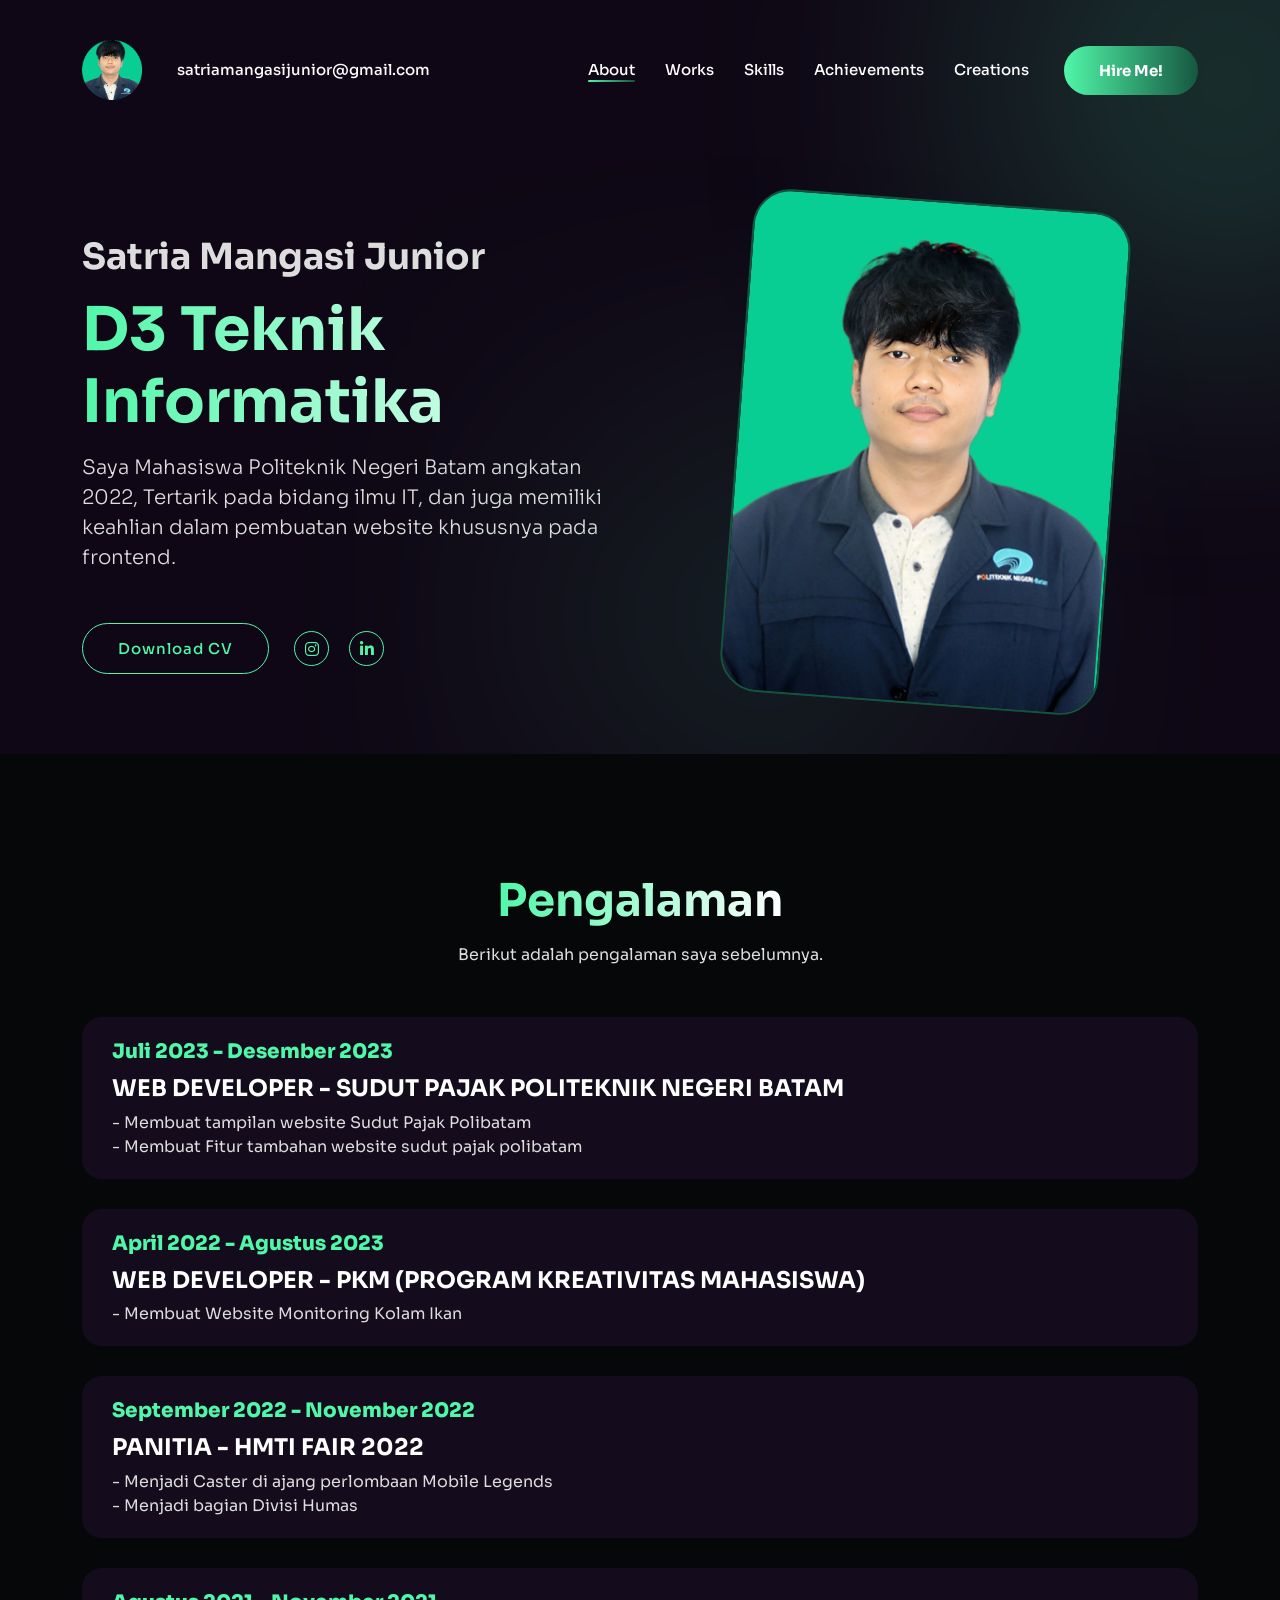
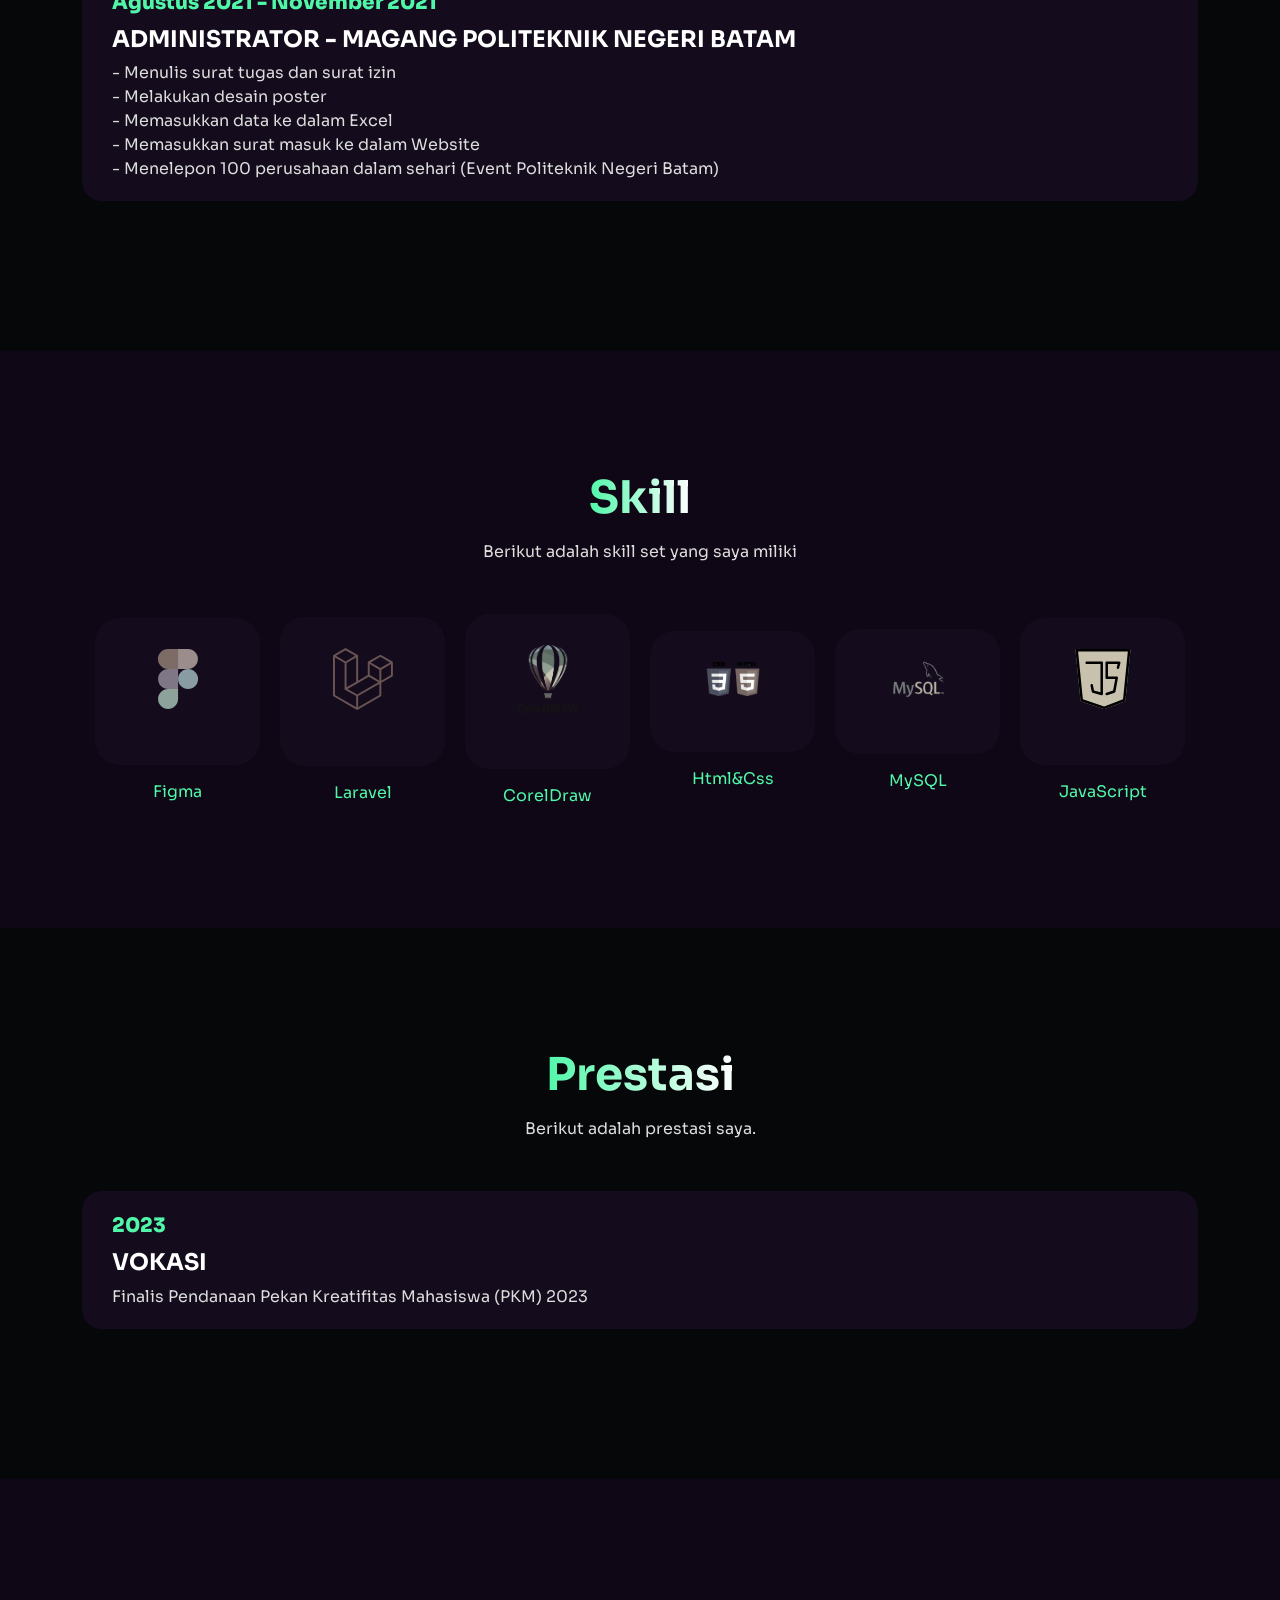
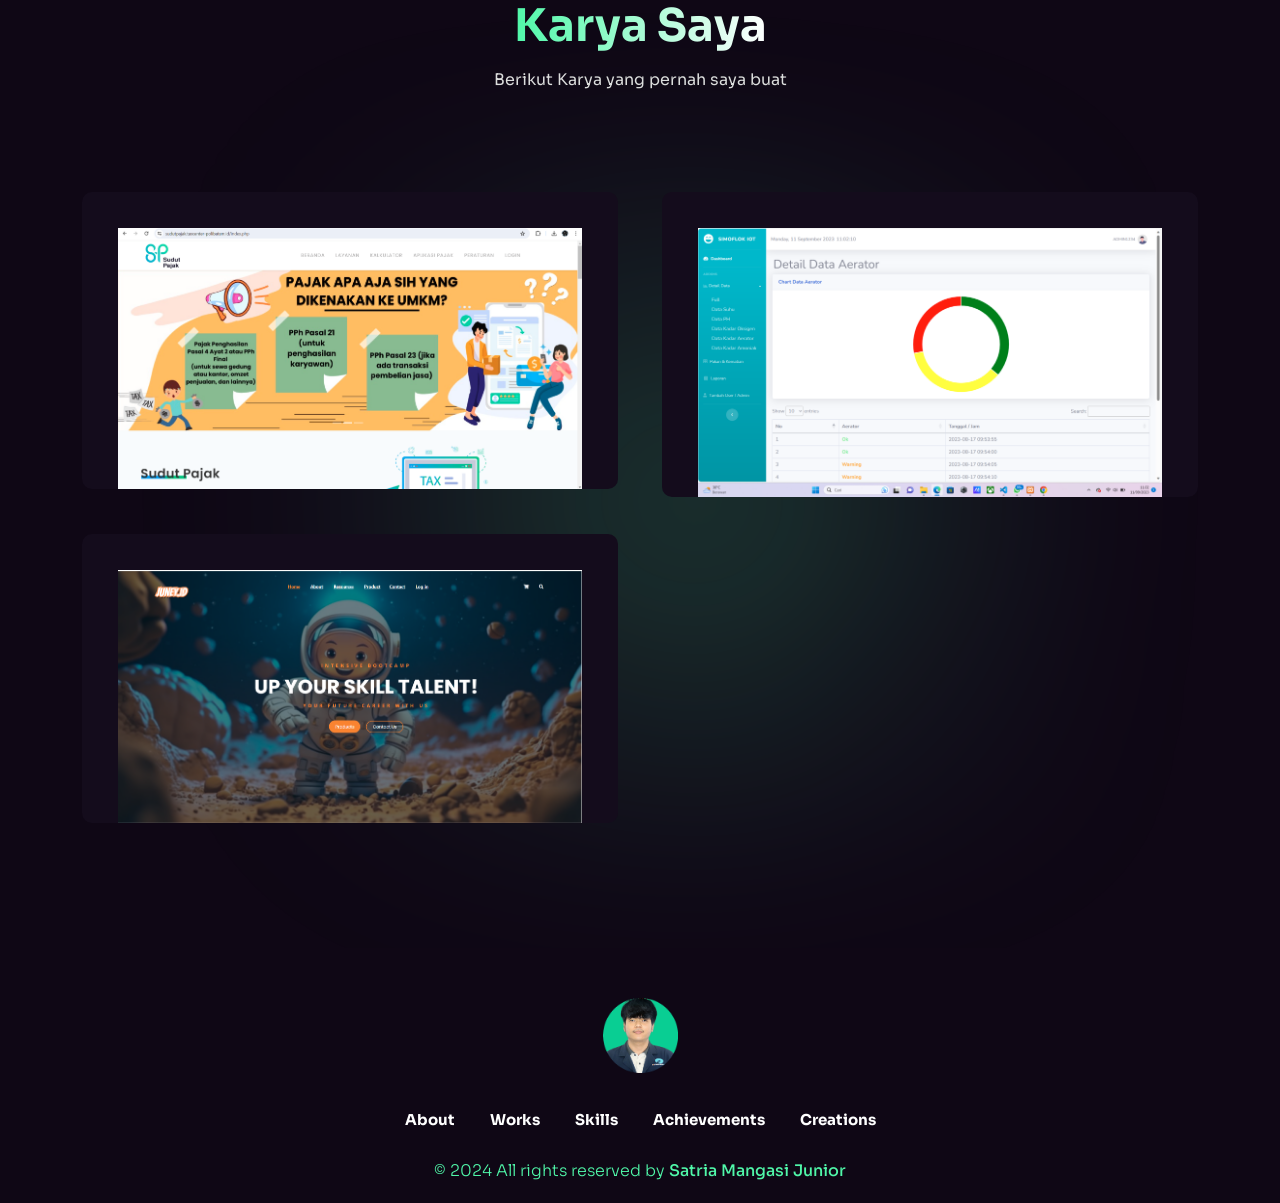
==== commit 933cac33: "Menambahkan gambar baru dan perubahan pada index.html" ====
--- a/index.html
+++ b/index.html
@@ -400,11 +400,20 @@
                                     <button data-mfp-src="#portfolio-wrapper" class="portfolio-link modal-popup"></button>
                                 </div>
                             </div>
-                        </div>
-                    </div>
-                </div>
-                
-                
+                            <div class="portfolio-item branding">
+                                <div class="image-box">
+                                    <img src="assets/img/portfolio-gallery/bootcampjuney.png" alt="Sudut Pajak">
+                                </div>
+                                <div class="content-box">
+                                    <h3 class="portfolio-title">Bootcamp Juney.Id</h3>
+                                   
+                                    <i class="flaticon-up-right-arrow"></i>
+                                    <a href="https://bootcampjuney.vercel.app/" class="portfolio-button">Kunjungi Juney.Id</a>
+                                </div>
+                            </div>
+                        </div>
+                    </div>
+                </div>
             </div>
         </section>
        
